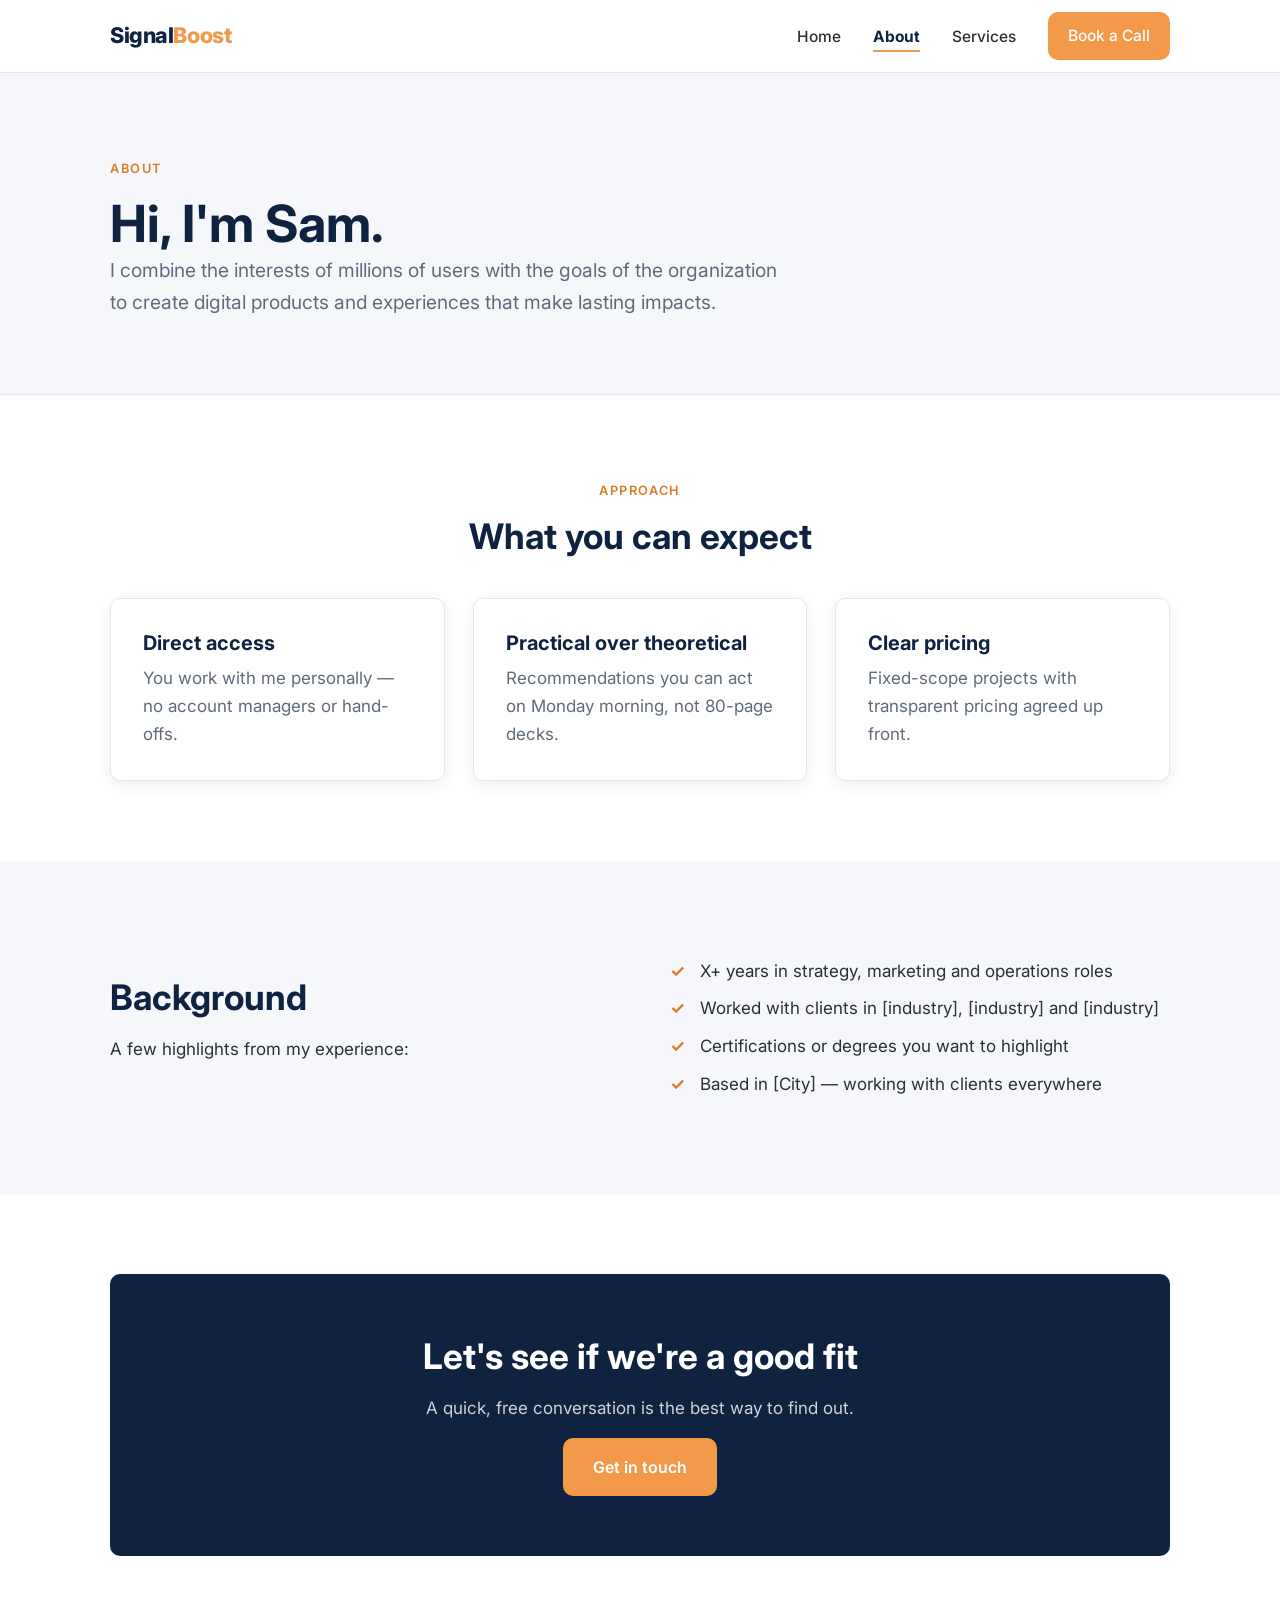
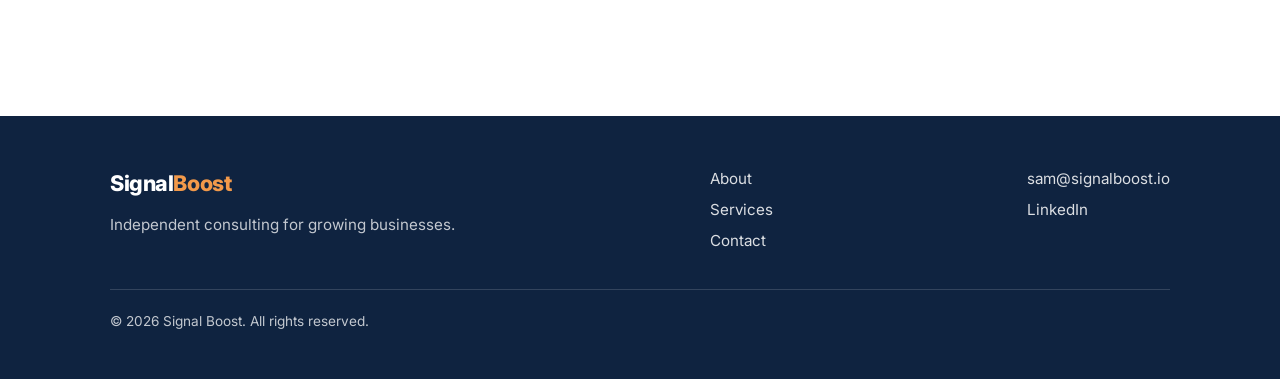
==== about.html @ 1cd02401 "Updating 'About' page Removed story + photo section and changed the formatting of some elements" ====
<!DOCTYPE html> <!-- Must be the very first line: tells the browser this is a modern HTML5 document -->

<!-- =====================================================================
     about.html — The ABOUT page (your story & background).
     The <head>, header and footer are the same as index.html — see that
     file for line-by-line notes on those parts. Comments here focus on
     what's new on this page. Search for "EDIT:" to find text to replace.
     ===================================================================== -->

<html lang="en">
<head>
  <meta charset="UTF-8">
  <meta name="viewport" content="width=device-width, initial-scale=1.0">
  <title>About | Signal Boost</title> <!-- Each page gets its own title for the browser tab & Google -->
  <meta name="description" content="Meet the consultant behind Signal Boost — background, approach and values.">
  <link rel="icon" href="data:image/svg+xml,<svg xmlns='http://www.w3.org/2000/svg' viewBox='0 0 100 100'><circle cx='50' cy='50' r='46' fill='%230f2340'/><text x='50' y='67' font-size='52' text-anchor='middle' fill='%23f2994a' font-family='Arial' font-weight='bold'>S</text></svg>">
  <link rel="preconnect" href="https://fonts.googleapis.com">
  <link rel="preconnect" href="https://fonts.gstatic.com" crossorigin>
  <link href="https://fonts.googleapis.com/css2?family=Inter:wght@400;500;600;700;800&display=swap" rel="stylesheet">
  <link rel="stylesheet" href="css/styles.css"> <!-- Same shared stylesheet as every page -->
</head>

<body>

  <!-- ===================== HEADER (same on every page) ===================== -->
  <header class="site-header">
    <nav class="container nav-wrapper" aria-label="Main navigation">
      <a href="index.html" class="logo">Signal<span>Boost</span></a>
      <button class="nav-toggle" aria-label="Open menu" aria-expanded="false">
        <span class="bar"></span><span class="bar"></span><span class="bar"></span>
      </button>
      <ul class="nav-links">
        <li><a href="index.html">Home</a></li>
        <li><a href="about.html">About</a></li>       <!-- main.js will highlight this one on this page -->
        <li><a href="services.html">Services</a></li>
        <li><a href="contact.html" class="btn btn-primary btn-small">Book a Call</a></li>
      </ul>
    </nav>
  </header>

  <main>

    <!-- ===================== PAGE HEADER (small banner) ===================== -->
    <section class="page-header">
      <div class="container">
        <span class="eyebrow">About</span>
        <h1>Hi, I'm Sam.</h1> <!-- EDIT: your name -->
        <p class="lead">I combine the interests of millions of users with the goals of the organization to create digital products and experiences that make lasting impacts.</p> <!-- EDIT -->
      </div>
    </section>

    <!-- ===================== VALUES / APPROACH ===================== -->
    <section class="section">
      <div class="container">
        <div class="text-center">
          <span class="eyebrow">Approach</span>
          <h2>What you can expect</h2>
        </div>
        <div class="grid" style="margin-top: 40px;">
          <!-- EDIT: change these to your own values -->
          <article class="card reveal">
            <h3>Direct access</h3>
            <p>You work with me personally — no account managers or hand-offs.</p>
          </article>
          <article class="card reveal">
            <h3>Practical over theoretical</h3>
            <p>Recommendations you can act on Monday morning, not 80-page decks.</p>
          </article>
          <article class="card reveal">
            <h3>Clear pricing</h3>
            <p>Fixed-scope projects with transparent pricing agreed up front.</p>
          </article>
        </div>
      </div>
    </section>

    <!-- ===================== EXPERIENCE (checkmark list) ===================== -->
    <section class="section section-soft">
      <div class="container split">
        <div class="reveal">
          <h2>Background</h2>
          <p>A few highlights from my experience:</p>
        </div>
        <div class="reveal">
          <!-- class="check-list" swaps bullet points for orange checkmarks (styles.css) -->
          <ul class="check-list">
            <!-- EDIT: add, remove, or change these lines -->
            <li>X+ years in strategy, marketing and operations roles</li>
            <li>Worked with clients in [industry], [industry] and [industry]</li>
            <li>Certifications or degrees you want to highlight</li>
            <li>Based in [City] — working with clients everywhere</li>
          </ul>
        </div>
      </div>
    </section>

    <!-- ===================== CALL TO ACTION ===================== -->
    <section class="section" style="padding-top: 25;">
      <div class="container">
        <div class="cta-band reveal">
          <h2>Let's see if we're a good fit</h2>
          <p>A quick, free conversation is the best way to find out.</p>
          <a href="contact.html" class="btn btn-primary">Get in touch</a>
        </div>
      </div>
    </section>

  </main>

  <!-- ===================== FOOTER (same on every page) ===================== -->
  <footer class="site-footer">
    <div class="container">
      <div class="footer-grid">
        <div>
          <a href="index.html" class="logo">Signal<span>Boost</span></a>
          <p style="margin-top: 10px;">Independent consulting for growing businesses.</p>
        </div>
        <ul class="footer-links">
          <li><a href="about.html">About</a></li>
          <li><a href="services.html">Services</a></li>
          <li><a href="contact.html">Contact</a></li>
        </ul>
        <ul class="footer-links">
          <li><a href="mailto:sam@signalboost.io">sam@signalboost.io</a></li>
          <li><a href="https://www.linkedin.com/in/YOUR-PROFILE" target="_blank" rel="noopener">LinkedIn</a></li>
        </ul>
      </div>
      <div class="footer-bottom">
        <p>&copy; <span id="year"></span> Signal Boost. All rights reserved.</p>
      </div>
    </div>
  </footer>

  <script src="js/main.js" defer></script>
</body>
</html>
---- css/styles.css ----
/* =====================================================================
   styles.css — The ONE stylesheet shared by every page of the site.
   ---------------------------------------------------------------------
   HOW CSS WORKS (quick primer):
     selector {            <- "which HTML elements does this rule target?"
       property: value;    <- "what should change about them?"
     }
   Comments like this one start with a slash-star and end with a
   star-slash, and are ignored by the browser. They're just notes for
   humans. (Never type star-slash INSIDE a comment — it ends the comment.)

   This file is organized top-to-bottom:
     1. Design tokens (colors, fonts, spacing) — change the look here
     2. Reset & base styles
     3. Layout helpers
     4. Header & navigation
     5. Buttons
     6. Page sections (hero, cards, etc.)
     7. Footer
     8. Animations
     9. Responsive (mobile) rules
   ===================================================================== */


/* ---------------------------------------------------------------------
   1. DESIGN TOKENS (CSS "custom properties" / variables)
   ---------------------------------------------------------------------
   ":root" means "the whole document". Variables defined here can be
   used anywhere with var(--name). Change a color HERE and it updates
   everywhere on the site. This is the easiest place to rebrand.
   --------------------------------------------------------------------- */
:root {
  --color-navy: #0f2340;        /* Main brand color: headings, header, footer */
  --color-navy-light: #1c3a63;  /* Slightly lighter navy for hover states     */
  --color-accent: #f2994a;      /* Accent (orange): buttons & highlights      */
  --color-accent-dark: #d97d2b; /* Darker accent for button hover             */
  --color-text: #2b2f36;        /* Body text — dark gray is easier to read than pure black */
  --color-muted: #5f6b7a;       /* Secondary/lighter text                     */
  --color-bg: #ffffff;          /* Page background                            */
  --color-bg-soft: #f5f7fa;     /* Light gray background for alternating sections */
  --color-border: #e3e8ef;      /* Thin lines and card borders                */

  /* Font stack: the browser uses the first font it has available.
     "Inter" is loaded from Google Fonts in each HTML file's <head>. */
  --font-main: "Inter", -apple-system, BlinkMacSystemFont, "Segoe UI", Roboto, sans-serif;

  --max-width: 1100px;          /* Content never gets wider than this        */
  --radius: 10px;               /* Roundness of corners on cards & buttons   */
  --shadow: 0 4px 18px rgba(15, 35, 64, 0.08); /* Soft drop shadow for cards */
}


/* ---------------------------------------------------------------------
   2. RESET & BASE STYLES
   --------------------------------------------------------------------- */

/* "*" targets EVERY element. box-sizing: border-box makes widths include
   padding and borders, which makes sizing much more predictable. */
*,
*::before,
*::after {
  box-sizing: border-box;
  margin: 0;                    /* Remove browsers' default spacing...       */
  padding: 0;                   /* ...so we control all spacing ourselves.   */
}

html {
  scroll-behavior: smooth;      /* Clicking an in-page #link scrolls smoothly */
}

body {
  font-family: var(--font-main);/* Use the font stack defined above          */
  color: var(--color-text);     /* Default text color                        */
  background: var(--color-bg);  /* Page background color                     */
  line-height: 1.65;            /* Space between lines — improves readability */
  font-size: 17px;              /* Base text size                            */
}

/* Headings h1–h4 share a font weight, color and tighter line spacing */
h1, h2, h3, h4 {
  color: var(--color-navy);
  line-height: 1.25;
  font-weight: 700;
}

h1 { font-size: clamp(2rem, 5vw, 3.2rem); }   /* clamp(min, preferred, max): scales with screen width */
h2 { font-size: clamp(1.6rem, 3.5vw, 2.2rem); margin-bottom: 1rem; }
h3 { font-size: 1.25rem; margin-bottom: 0.5rem; }

p { margin-bottom: 1rem; }      /* Space below each paragraph                */

a {
  color: var(--color-navy-light); /* Link color                              */
  text-decoration: none;          /* Remove the default underline            */
}
a:hover { text-decoration: underline; } /* ...but show it on hover           */

img {
  max-width: 100%;              /* Images never overflow their container     */
  display: block;               /* Removes a tiny gap browsers add under images */
}

/* Visible outline when navigating with the keyboard (Tab key) — accessibility */
:focus-visible {
  outline: 3px solid var(--color-accent);
  outline-offset: 3px;
}


/* ---------------------------------------------------------------------
   3. LAYOUT HELPERS (reusable classes you add in HTML via class="...")
   --------------------------------------------------------------------- */

/* .container centers content and stops it from getting too wide */
.container {
  width: 100%;
  max-width: var(--max-width);
  margin: 0 auto;               /* "auto" left/right margins = centered      */
  padding: 0 20px;              /* Breathing room on the sides (phones)      */
}

/* .section adds vertical space above and below a block of content */
.section { padding: 80px 0; }

/* .section-soft gives a section the light gray background */
.section-soft { background: var(--color-bg-soft); }

/* .text-center centers text inside an element */
.text-center { text-align: center; }

/* .lead makes intro paragraphs slightly bigger and lighter */
.lead {
  font-size: 1.2rem;
  color: var(--color-muted);
  max-width: 680px;
}
.text-center .lead { margin-left: auto; margin-right: auto; } /* center the lead when inside .text-center */

/* .eyebrow = small uppercase label shown above a heading */
.eyebrow {
  display: inline-block;
  font-size: 0.8rem;
  font-weight: 600;
  letter-spacing: 0.12em;       /* Spread the letters out a bit              */
  text-transform: uppercase;    /* Force CAPITAL LETTERS                     */
  color: var(--color-accent-dark);
  margin-bottom: 0.75rem;
}

/* .grid creates a responsive grid of columns. auto-fit + minmax means:
   "fit as many 260px-wide columns as possible, then stretch them". On a
   phone this automatically becomes a single column. */
.grid {
  display: grid;
  grid-template-columns: repeat(auto-fit, minmax(260px, 1fr));
  gap: 28px;                    /* Space between grid items                  */
}

/* Two-column layout (text + image, etc.) */
.split {
  display: grid;
  grid-template-columns: 1fr 1fr; /* Two equal columns                       */
  gap: 60px;
  align-items: center;          /* Vertically center both columns           */
}


/* ---------------------------------------------------------------------
   4. HEADER & NAVIGATION
   --------------------------------------------------------------------- */
.site-header {
  position: sticky;             /* Header sticks to the top while scrolling  */
  top: 0;
  z-index: 100;                 /* Keeps the header above other content      */
  background: rgba(255, 255, 255, 0.96); /* White, very slightly see-through */
  border-bottom: 1px solid var(--color-border);
  backdrop-filter: blur(6px);   /* Blurs content scrolling behind the header */
}

/* Flexbox lines up the logo (left) and the menu (right) */
.nav-wrapper {
  display: flex;
  align-items: center;          /* Vertically center items                   */
  justify-content: space-between; /* Push logo left, menu right              */
  height: 72px;
}

.logo {
  font-size: 1.35rem;
  font-weight: 800;
  color: var(--color-navy);
  letter-spacing: -0.02em;
}
.logo span { color: var(--color-accent); } /* Colors the word inside <span> */
.logo:hover { text-decoration: none; }

/* The list of nav links */
.nav-links {
  list-style: none;             /* Remove bullet points                      */
  display: flex;                /* Put links side by side                    */
  align-items: center;
  gap: 32px;
}

.nav-links a {
  color: var(--color-text);
  font-weight: 500;
  font-size: 0.97rem;
}

/* "active" is added by main.js to the link for the page you're on */
.nav-links a.active {
  color: var(--color-navy);
  font-weight: 700;
  border-bottom: 2px solid var(--color-accent);
  padding-bottom: 4px;
}

/* The hamburger button (☰) is hidden on desktop; shown on mobile (section 9) */
.nav-toggle {
  display: none;
  background: none;
  border: none;
  cursor: pointer;              /* Show the "hand" cursor on hover           */
  padding: 8px;
}
/* The three lines of the hamburger icon are drawn with CSS */
.nav-toggle .bar {
  display: block;
  width: 24px;
  height: 2px;
  margin: 5px 0;
  background: var(--color-navy);
  transition: transform 0.3s, opacity 0.3s; /* Animate when opening/closing  */
}


/* ---------------------------------------------------------------------
   5. BUTTONS
   --------------------------------------------------------------------- */
.btn {
  display: inline-block;
  padding: 14px 28px;
  border-radius: var(--radius);
  font-weight: 600;
  font-size: 1rem;
  border: 2px solid transparent;
  cursor: pointer;
  transition: background 0.2s, transform 0.2s; /* Smooth hover effect        */
}
.btn:hover {
  text-decoration: none;
  transform: translateY(-2px);  /* Lift the button slightly on hover         */
}

/* Primary button: solid orange */
.btn-primary {
  background: var(--color-accent);
  color: #fff;
}
.btn-primary:hover { background: var(--color-accent-dark); }

/* Outline button: transparent with a navy border */
.btn-outline {
  border-color: var(--color-navy);
  color: var(--color-navy);
  background: transparent;
}
.btn-outline:hover { background: var(--color-navy); color: #fff; }

/* Small button used in the nav bar */
.btn-small { padding: 9px 18px; font-size: 0.92rem; }
.nav-links a.btn-small { color: #fff; } /* Keep nav button text white       */
/* On the Contact page the button is also "active" — don't underline it */
.nav-links a.btn-small.active { border-bottom: none; padding-bottom: 9px; }

/* Group of buttons side by side, wrapping on small screens */
.btn-group {
  display: flex;
  gap: 14px;
  flex-wrap: wrap;
  margin-top: 1.5rem;
}
.text-center .btn-group { justify-content: center; }


/* ---------------------------------------------------------------------
   6. PAGE SECTIONS
   --------------------------------------------------------------------- */

/* HERO = the big intro banner at the top of the home page */
.hero {
  padding: 110px 0 100px;
  background: linear-gradient(180deg, var(--color-bg-soft) 0%, #fff 100%); /* Gentle fade from gray to white */
}
.hero h1 { max-width: 780px; margin-bottom: 1.25rem; }
.hero .lead { margin-bottom: 0.5rem; }

/* PAGE HEADER = smaller banner at the top of About/Services/Contact */
.page-header {
  padding: 80px 0 60px;
  background: var(--color-bg-soft);
  border-bottom: 1px solid var(--color-border);
}

/* CARD = white box with a border and shadow (used for services etc.) */
.card {
  background: #fff;
  border: 1px solid var(--color-border);
  border-radius: var(--radius);
  padding: 32px;
  box-shadow: var(--shadow);
  transition: transform 0.2s, box-shadow 0.2s;
}
.card:hover {
  transform: translateY(-4px);  /* Card lifts slightly on hover              */
  box-shadow: 0 10px 28px rgba(15, 35, 64, 0.12);
}
.card p { color: var(--color-muted); margin-bottom: 0; }

/* The round icon at the top of each card */
.card-icon {
  width: 48px;
  height: 48px;
  border-radius: 50%;           /* 50% radius turns a square into a circle   */
  background: rgba(242, 153, 74, 0.15); /* Pale orange                       */
  color: var(--color-accent-dark);
  display: flex;
  align-items: center;
  justify-content: center;
  font-size: 1.4rem;
  margin-bottom: 18px;
}

/* Checkmark list (e.g. "What's included") */
.check-list {
  list-style: none;
  margin: 1rem 0;
}
.check-list li {
  position: relative;
  padding-left: 30px;           /* Make room for the checkmark               */
  margin-bottom: 0.6rem;
}
/* ::before inserts a checkmark character before each list item */
.check-list li::before {
  content: "✓";
  position: absolute;
  left: 0;
  color: var(--color-accent-dark);
  font-weight: 700;
}

/* Numbered "how it works" steps */
.step-number {
  font-size: 2.4rem;
  font-weight: 800;
  color: var(--color-accent);
  line-height: 1;
  margin-bottom: 10px;
}

/* Photo placeholder box (replace with a real <img> later) */
.photo-placeholder {
  aspect-ratio: 4 / 5;          /* Keeps a portrait shape at any width       */
  border-radius: var(--radius);
  background: linear-gradient(135deg, var(--color-navy) 0%, var(--color-navy-light) 100%);
  color: rgba(255, 255, 255, 0.7);
  display: flex;
  align-items: center;
  justify-content: center;
  text-align: center;
  padding: 20px;
  font-size: 0.95rem;
}
.headshot {
  border-radius: var(--radius);
  box-shadow: var(--shadow);
  object-fit: cover;            /* Crops the photo nicely to fill its box    */
  aspect-ratio: 4 / 5;
  width: 100%;
}

/* Detailed service blocks on the Services page */
.service-detail {
  padding: 40px 0;
  border-bottom: 1px solid var(--color-border);
}
.service-detail:last-child { border-bottom: none; } /* No line after the last one */
.service-meta {
  font-size: 0.9rem;
  color: var(--color-muted);
  font-weight: 600;
}

/* Call-to-action band (dark navy box near the bottom of pages) */
.cta-band {
  background: var(--color-navy);
  color: #fff;
  border-radius: var(--radius);
  padding: 60px 40px;
  text-align: center;
}
.cta-band h2 { color: #fff; }
.cta-band p { color: rgba(255, 255, 255, 0.8); }

/* Contact page info boxes */
.contact-item h3 { font-size: 1.05rem; margin-bottom: 0.25rem; }
.contact-item p { color: var(--color-muted); }

/* FAQ uses the built-in <details>/<summary> elements (click to expand) */
.faq details {
  border-bottom: 1px solid var(--color-border);
  padding: 18px 0;
}
.faq summary {
  cursor: pointer;
  font-weight: 600;
  color: var(--color-navy);
}
.faq details p { margin-top: 0.75rem; color: var(--color-muted); }


/* ---------------------------------------------------------------------
   7. FOOTER
   --------------------------------------------------------------------- */
.site-footer {
  background: var(--color-navy);
  color: rgba(255, 255, 255, 0.75);
  padding: 50px 0 30px;
  margin-top: 80px;
  font-size: 0.95rem;
}
.footer-grid {
  display: flex;
  justify-content: space-between;
  flex-wrap: wrap;              /* Stack on small screens                    */
  gap: 30px;
  margin-bottom: 30px;
}
.site-footer .logo { color: #fff; }
.site-footer a { color: rgba(255, 255, 255, 0.85); }
.footer-links { list-style: none; }
.footer-links li { margin-bottom: 6px; }
.footer-bottom {
  border-top: 1px solid rgba(255, 255, 255, 0.15);
  padding-top: 20px;
  font-size: 0.85rem;
}


/* ---------------------------------------------------------------------
   8. ANIMATIONS — "fade in as you scroll"
   ---------------------------------------------------------------------
   Elements with class="reveal" start invisible and shifted down.
   main.js adds the class "visible" when they scroll into view.
   --------------------------------------------------------------------- */
.reveal {
  opacity: 0;
  transform: translateY(24px);
  transition: opacity 0.7s ease, transform 0.7s ease;
}
.reveal.visible {
  opacity: 1;
  transform: none;
}

/* Respect visitors who turned off animations in their OS settings */
@media (prefers-reduced-motion: reduce) {
  .reveal { opacity: 1; transform: none; transition: none; }
  html { scroll-behavior: auto; }
}


/* ---------------------------------------------------------------------
   9. RESPONSIVE RULES (for tablets and phones)
   ---------------------------------------------------------------------
   @media (max-width: 820px) means "only apply these rules when the
   screen is 820px wide or narrower".
   --------------------------------------------------------------------- */
@media (max-width: 820px) {
  .section { padding: 60px 0; }
  .split { grid-template-columns: 1fr; gap: 36px; } /* Stack the two columns */

  .nav-toggle { display: block; } /* Show the hamburger button              */

  /* Turn the nav links into a drop-down panel, hidden by default */
  .nav-links {
    position: absolute;
    top: 72px;                  /* Directly below the header                 */
    left: 0;
    right: 0;
    flex-direction: column;     /* Stack links vertically                    */
    gap: 0;
    background: #fff;
    border-bottom: 1px solid var(--color-border);
    display: none;              /* Hidden until the button is clicked        */
  }
  .nav-links li { width: 100%; text-align: center; }
  .nav-links a { display: block; padding: 16px; }
  .nav-links a.active { border-bottom: none; }
  .nav-links a.btn-small { margin: 12px 20px 18px; }

  /* main.js adds "open" to the header when the hamburger is clicked */
  .site-header.open .nav-links { display: flex; }

  /* Animate the hamburger into an "X" when open */
  .site-header.open .bar:nth-child(1) { transform: translateY(7px) rotate(45deg); }
  .site-header.open .bar:nth-child(2) { opacity: 0; }
  .site-header.open .bar:nth-child(3) { transform: translateY(-7px) rotate(-45deg); }

  .cta-band { padding: 44px 24px; }
}
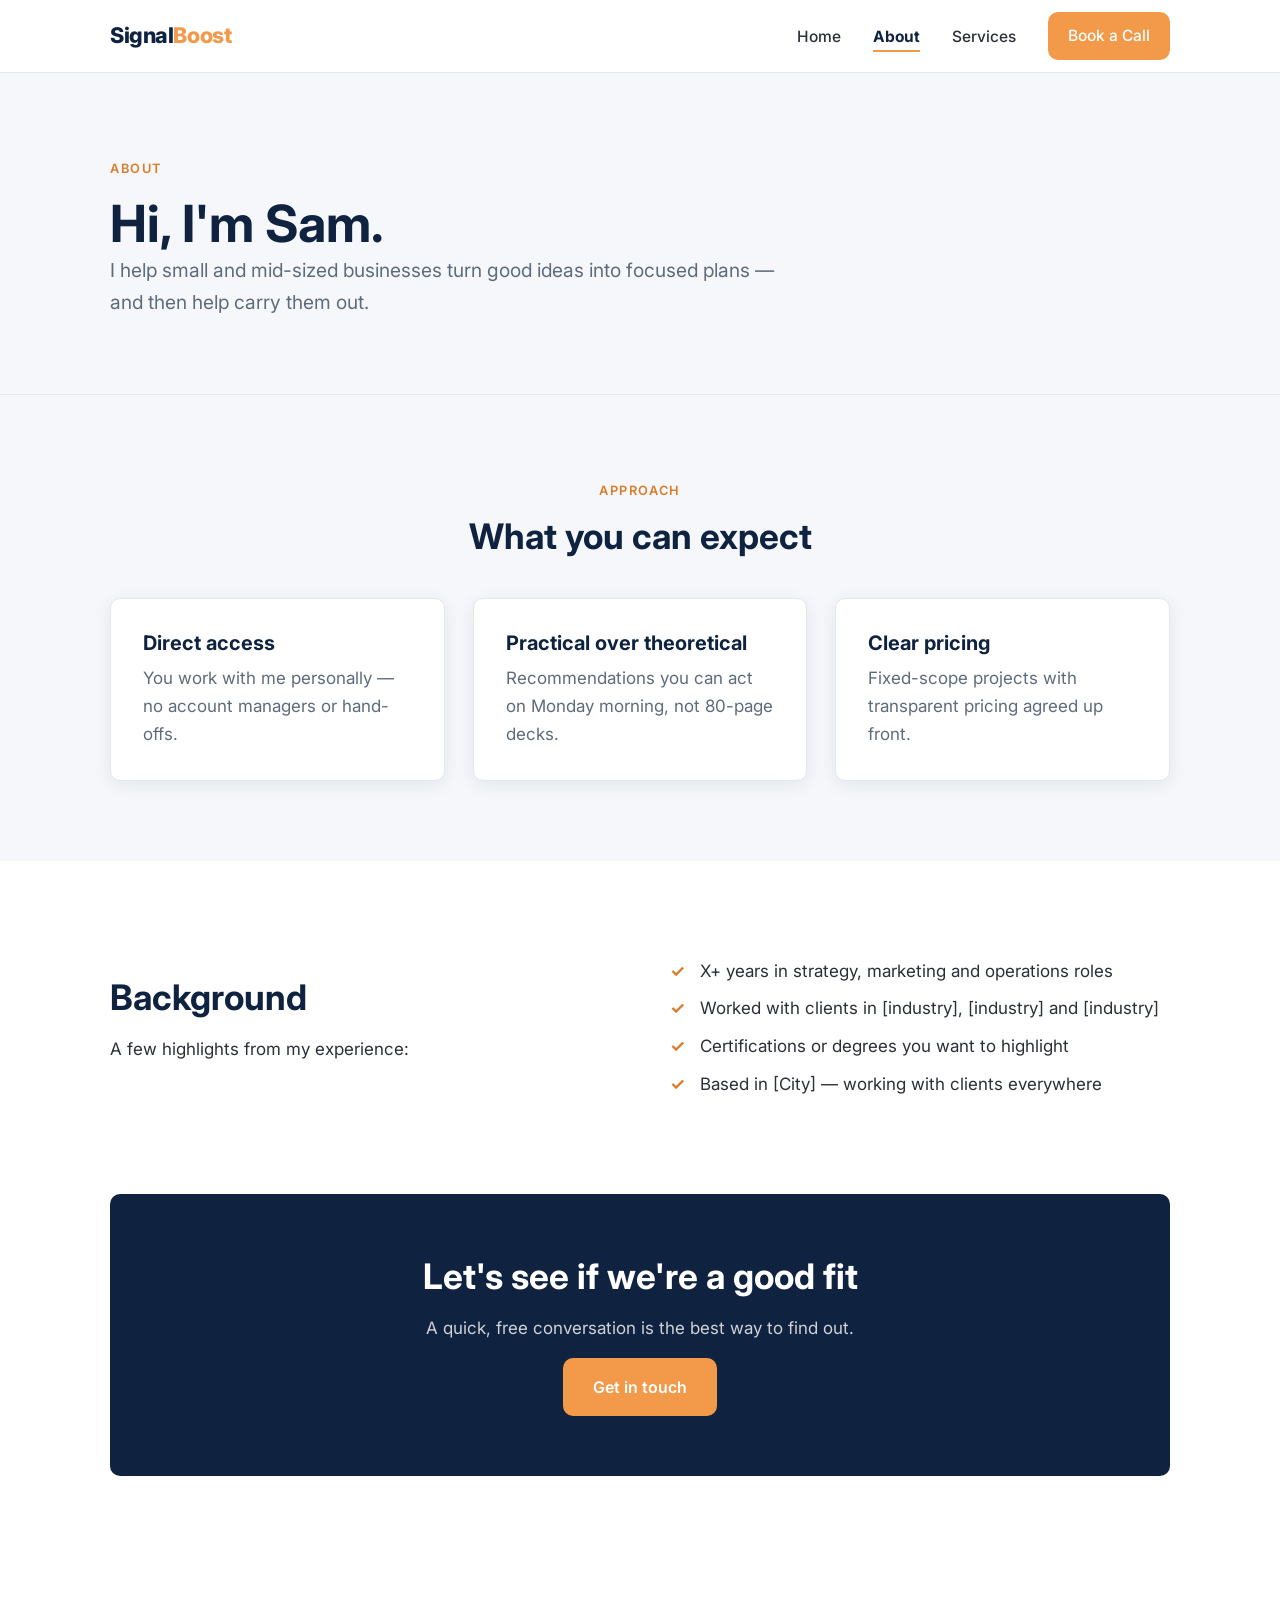
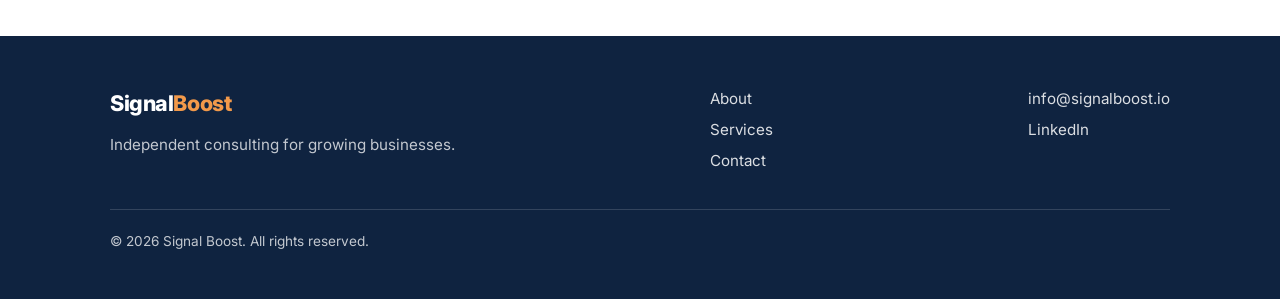
==== commit 3b6fd688: "KAN-6 Strip personal email Replaced all personal email instances with info@ alias" ====
--- a/about.html
+++ b/about.html
@@ -45,12 +45,12 @@
       <div class="container">
         <span class="eyebrow">About</span>
         <h1>Hi, I'm Sam.</h1> <!-- EDIT: your name -->
-        <p class="lead">I combine the interests of millions of users with the goals of the organization to create digital products and experiences that make lasting impacts.</p> <!-- EDIT -->
+        <p class="lead">I help small and mid-sized businesses turn good ideas into focused plans — and then help carry them out.</p> <!-- EDIT -->
       </div>
     </section>
 
     <!-- ===================== VALUES / APPROACH ===================== -->
-    <section class="section">
+    <section class="section section-soft">
       <div class="container">
         <div class="text-center">
           <span class="eyebrow">Approach</span>
@@ -75,7 +75,7 @@
     </section>
 
     <!-- ===================== EXPERIENCE (checkmark list) ===================== -->
-    <section class="section section-soft">
+    <section class="section">
       <div class="container split">
         <div class="reveal">
           <h2>Background</h2>
@@ -95,7 +95,7 @@
     </section>
 
     <!-- ===================== CALL TO ACTION ===================== -->
-    <section class="section" style="padding-top: 25;">
+    <section class="section" style="padding-top: 0;">
       <div class="container">
         <div class="cta-band reveal">
           <h2>Let's see if we're a good fit</h2>
@@ -121,7 +121,7 @@
           <li><a href="contact.html">Contact</a></li>
         </ul>
         <ul class="footer-links">
-          <li><a href="mailto:sam@signalboost.io">sam@signalboost.io</a></li>
+          <li><a href="mailto:sam@signalboost.io">info@signalboost.io</a></li>
           <li><a href="https://www.linkedin.com/in/YOUR-PROFILE" target="_blank" rel="noopener">LinkedIn</a></li>
         </ul>
       </div>
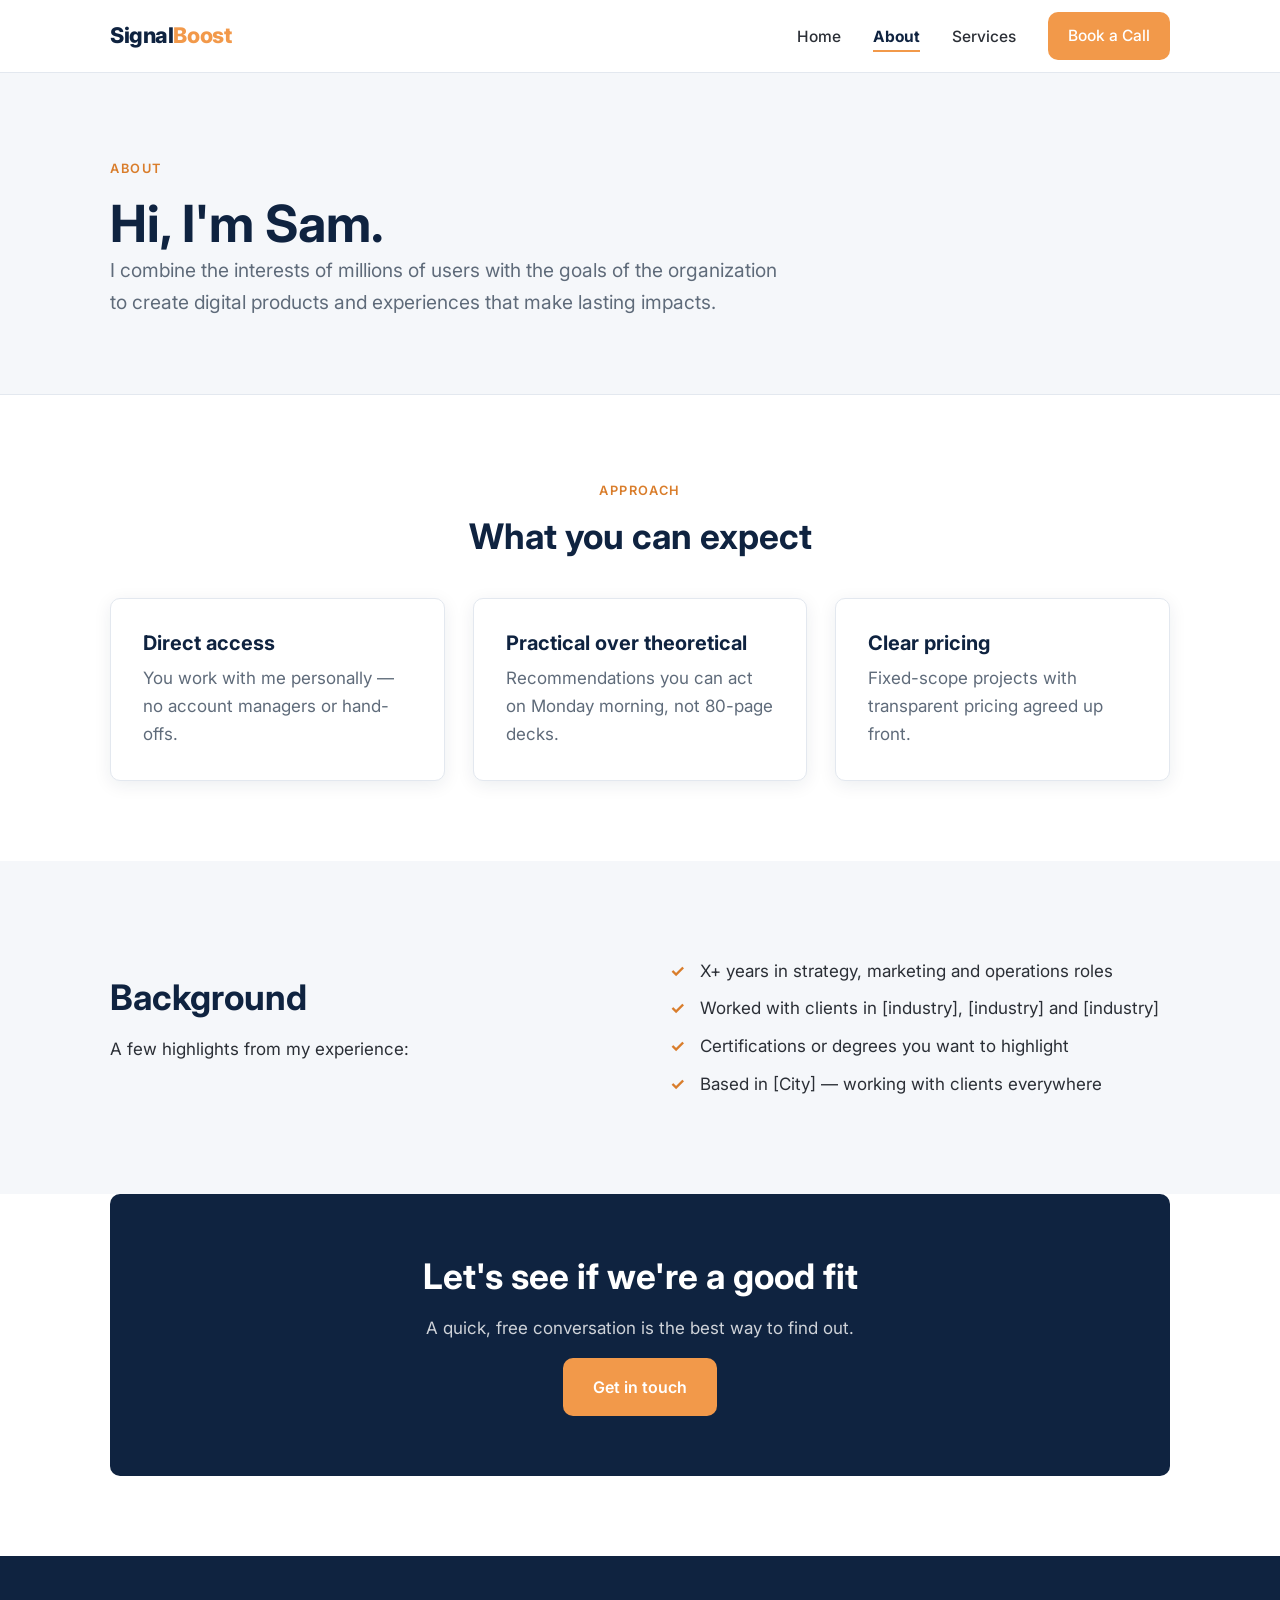
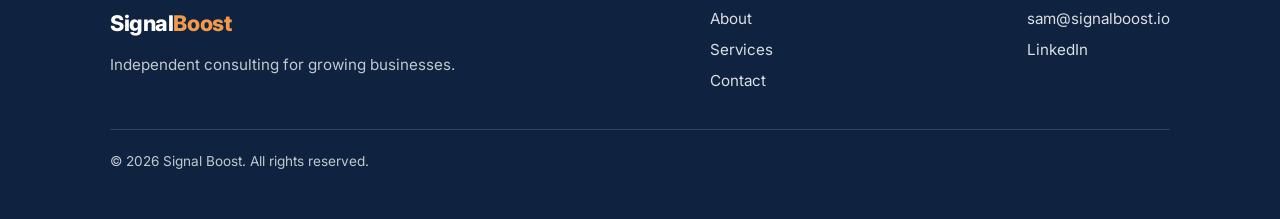
==== commit 6686f230: "Update about.html" ====
--- a/about.html
+++ b/about.html
@@ -45,12 +45,12 @@
       <div class="container">
         <span class="eyebrow">About</span>
         <h1>Hi, I'm Sam.</h1> <!-- EDIT: your name -->
-        <p class="lead">I help small and mid-sized businesses turn good ideas into focused plans — and then help carry them out.</p> <!-- EDIT -->
+        <p class="lead">I combine the interests of millions of users with the goals of the organization to create digital products and experiences that make lasting impacts.</p> <!-- EDIT -->
       </div>
     </section>
 
     <!-- ===================== VALUES / APPROACH ===================== -->
-    <section class="section section-soft">
+    <section class="section">
       <div class="container">
         <div class="text-center">
           <span class="eyebrow">Approach</span>
@@ -75,7 +75,7 @@
     </section>
 
     <!-- ===================== EXPERIENCE (checkmark list) ===================== -->
-    <section class="section">
+    <section class="section section-soft">
       <div class="container split">
         <div class="reveal">
           <h2>Background</h2>
@@ -95,7 +95,6 @@
     </section>
 
     <!-- ===================== CALL TO ACTION ===================== -->
-    <section class="section" style="padding-top: 0;">
       <div class="container">
         <div class="cta-band reveal">
           <h2>Let's see if we're a good fit</h2>
@@ -121,7 +120,7 @@
           <li><a href="contact.html">Contact</a></li>
         </ul>
         <ul class="footer-links">
-          <li><a href="mailto:sam@signalboost.io">info@signalboost.io</a></li>
+          <li><a href="mailto:sam@signalboost.io">sam@signalboost.io</a></li>
           <li><a href="https://www.linkedin.com/in/YOUR-PROFILE" target="_blank" rel="noopener">LinkedIn</a></li>
         </ul>
       </div>
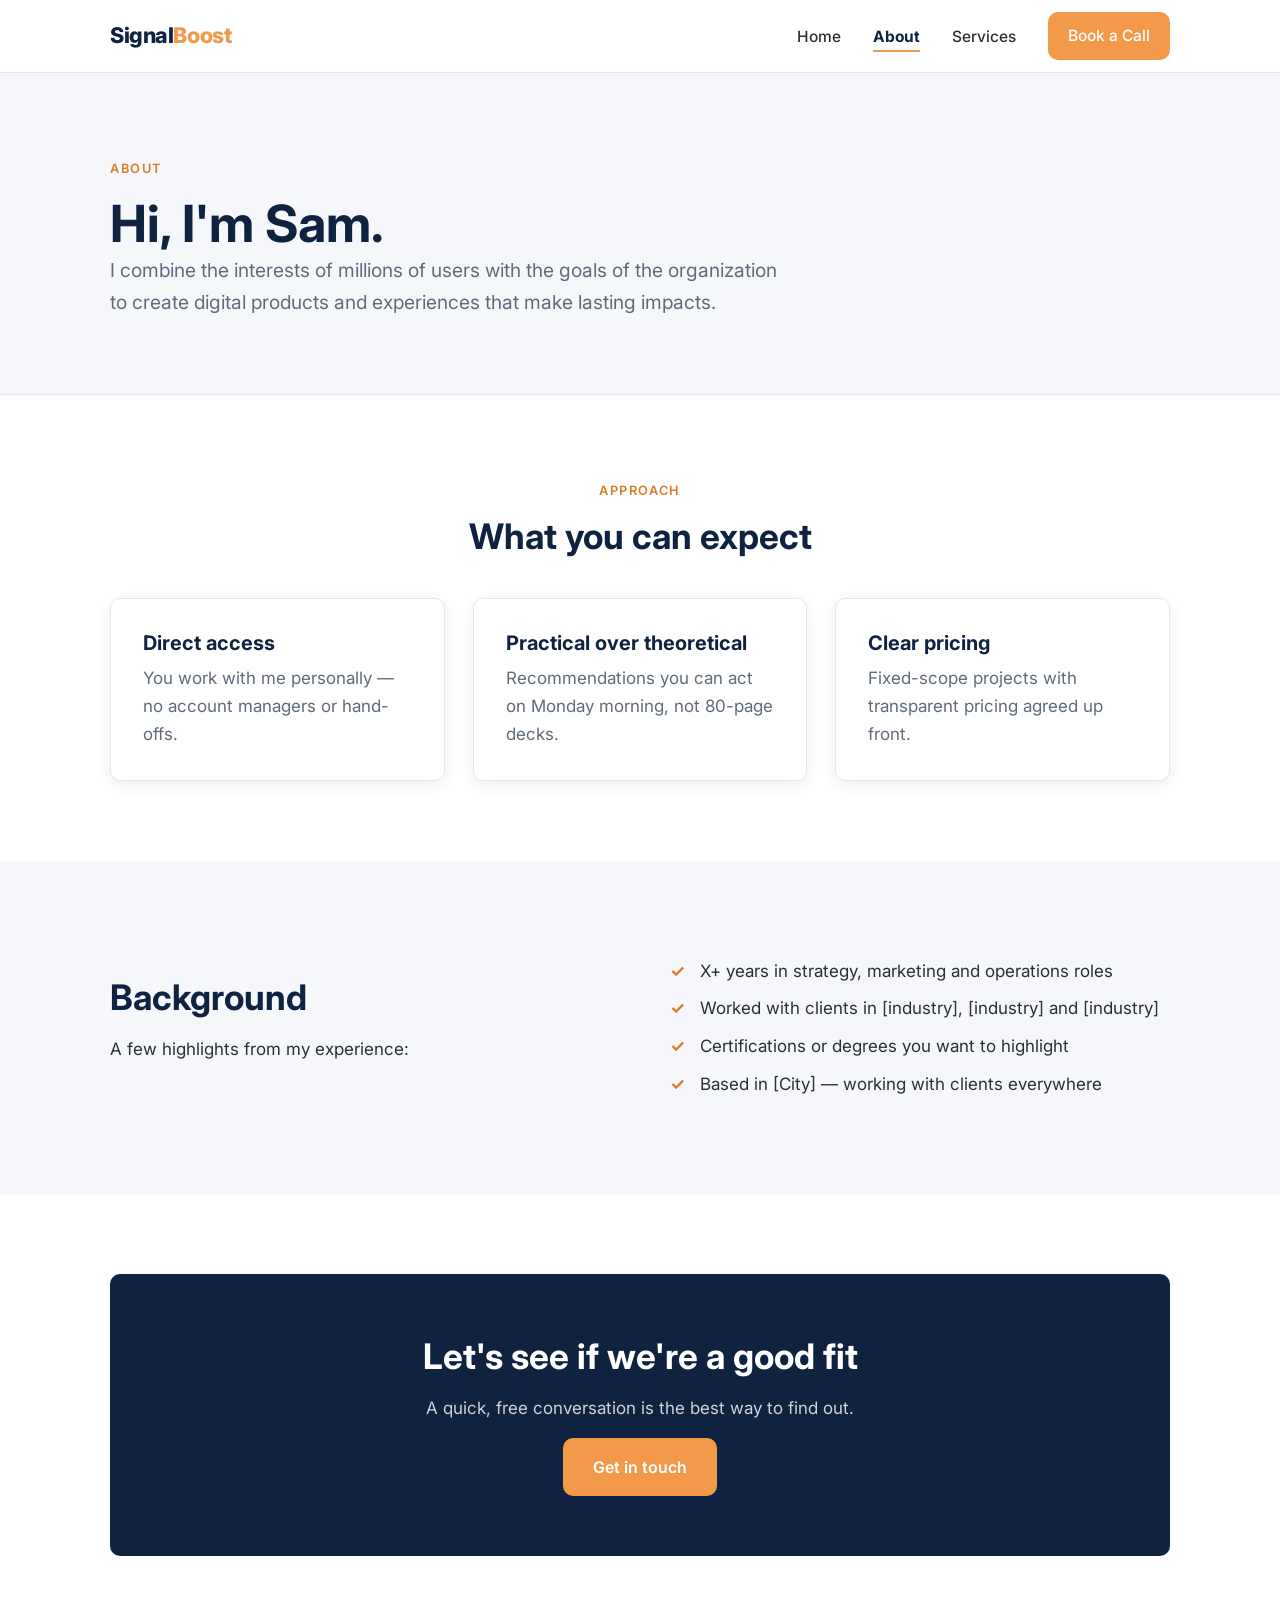
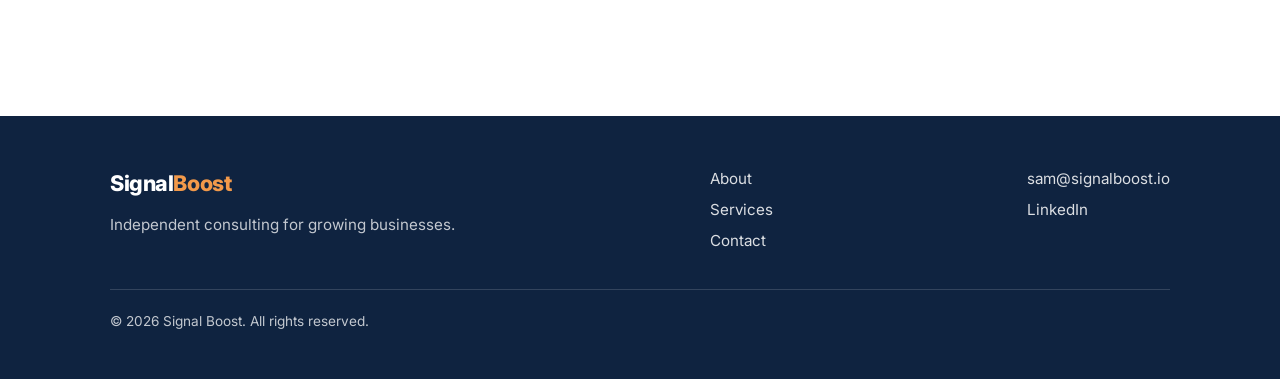
==== commit e7726b49: "Update about.html" ====
--- a/about.html
+++ b/about.html
@@ -95,6 +95,7 @@
     </section>
 
     <!-- ===================== CALL TO ACTION ===================== -->
+    <section class="section" style="padding-top: 20;">
       <div class="container">
         <div class="cta-band reveal">
           <h2>Let's see if we're a good fit</h2>
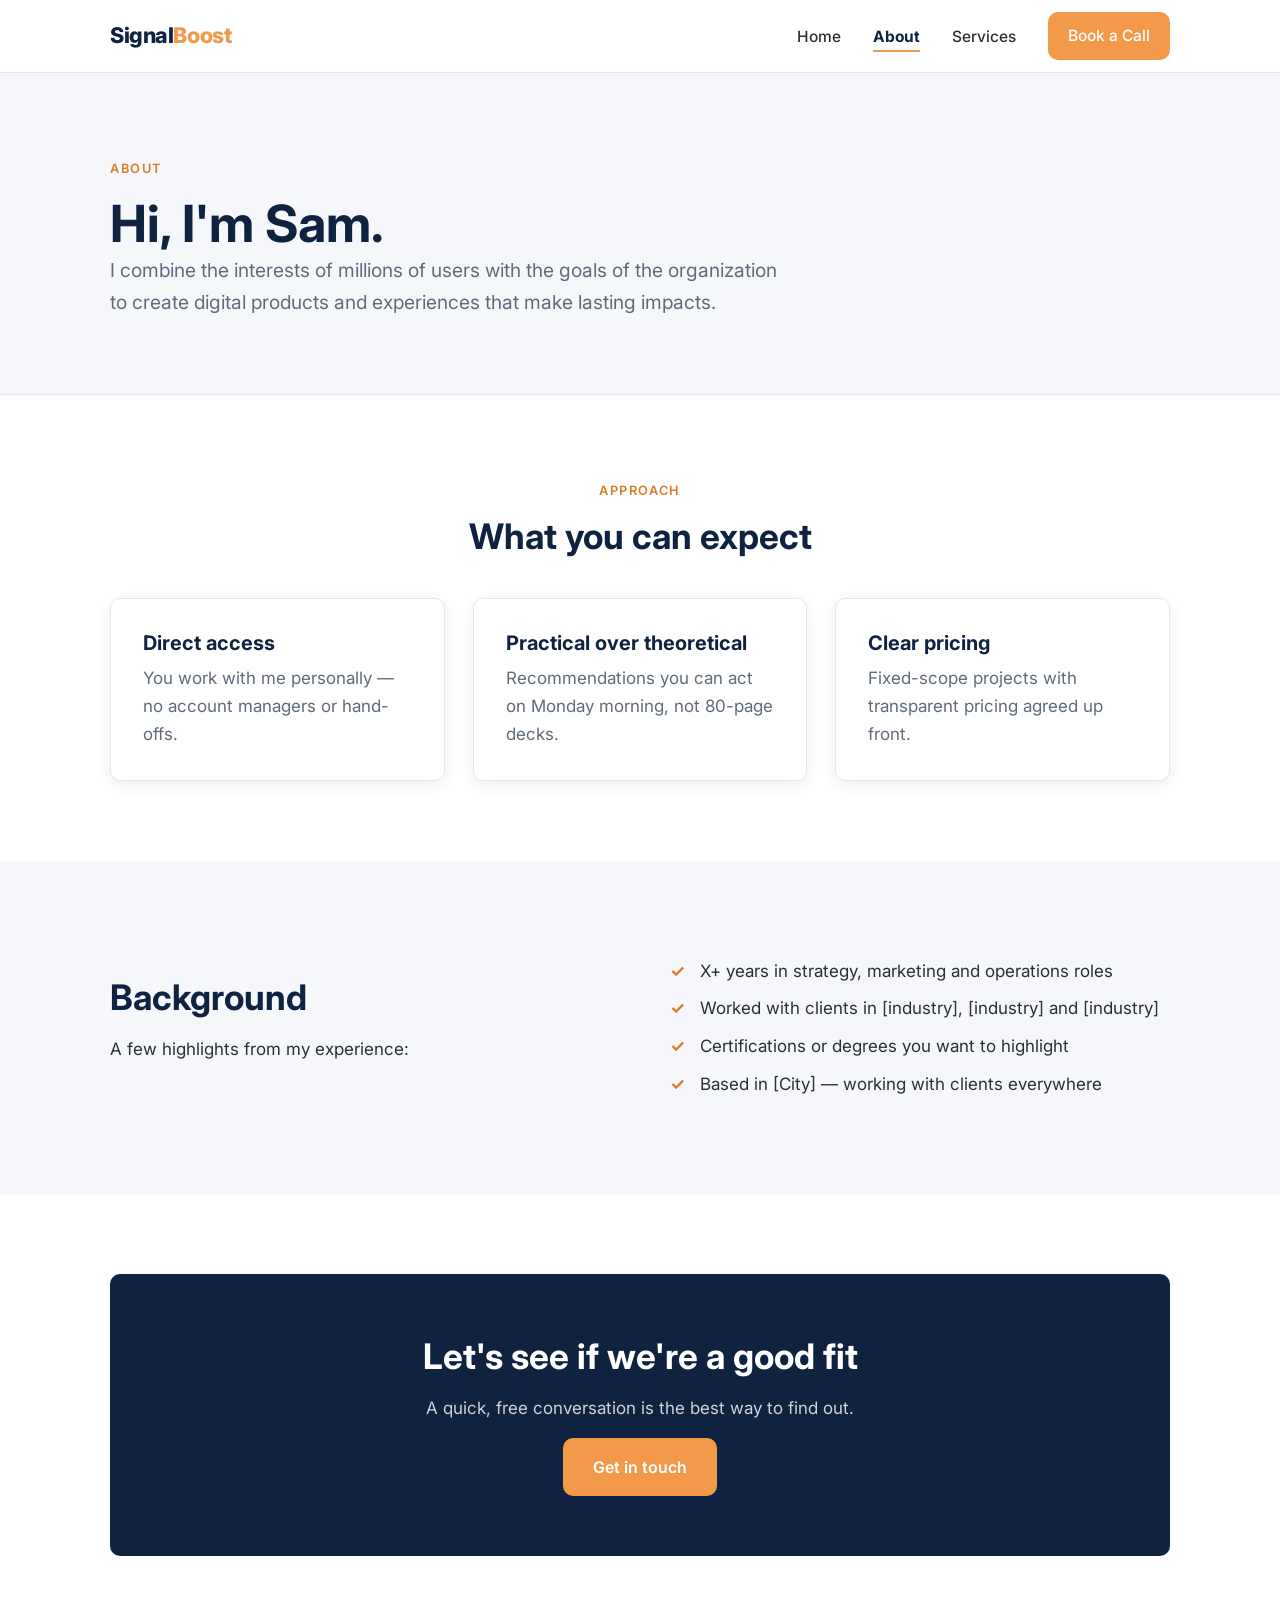
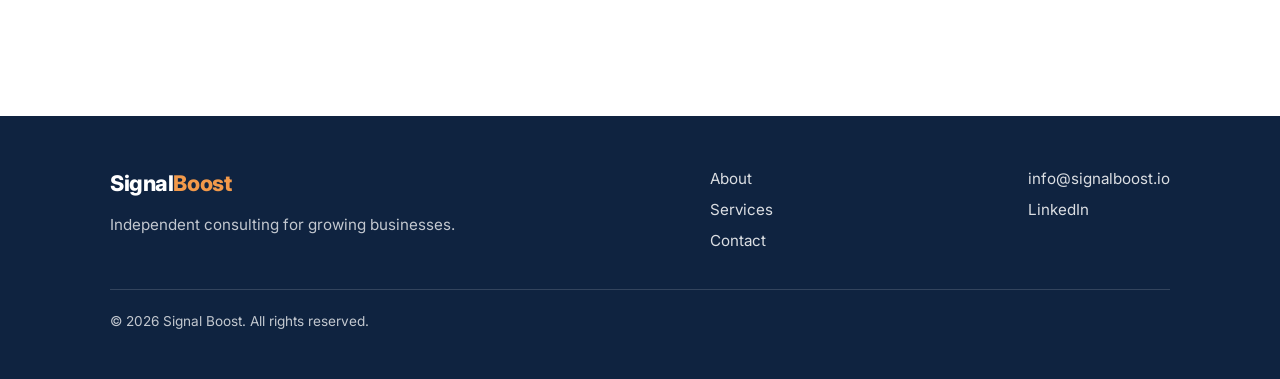
==== commit 6971c322: "Merge branch 'main' into KAN-6-strip-the-personal-email-from-the-page" ====
--- a/about.html
+++ b/about.html
@@ -121,7 +121,7 @@
           <li><a href="contact.html">Contact</a></li>
         </ul>
         <ul class="footer-links">
-          <li><a href="mailto:sam@signalboost.io">sam@signalboost.io</a></li>
+          <li><a href="mailto:sam@signalboost.io">info@signalboost.io</a></li>
           <li><a href="https://www.linkedin.com/in/YOUR-PROFILE" target="_blank" rel="noopener">LinkedIn</a></li>
         </ul>
       </div>
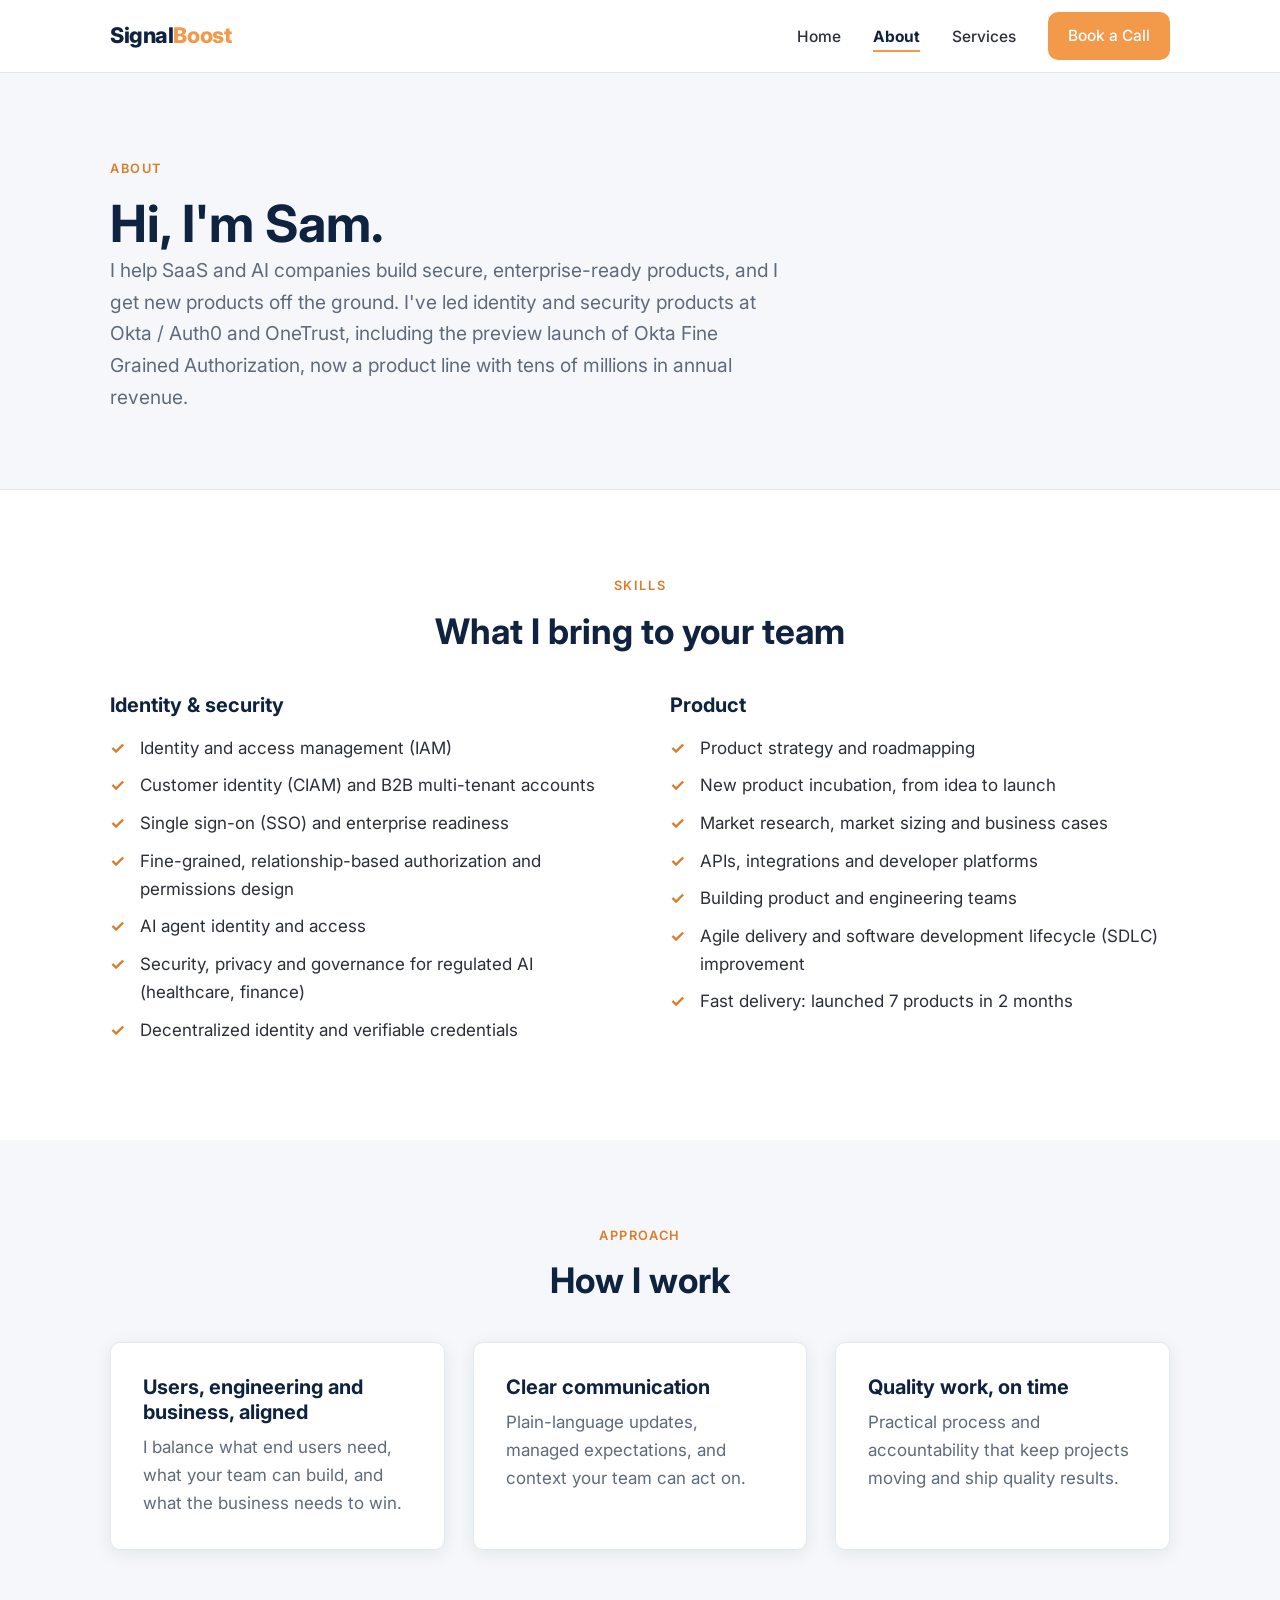
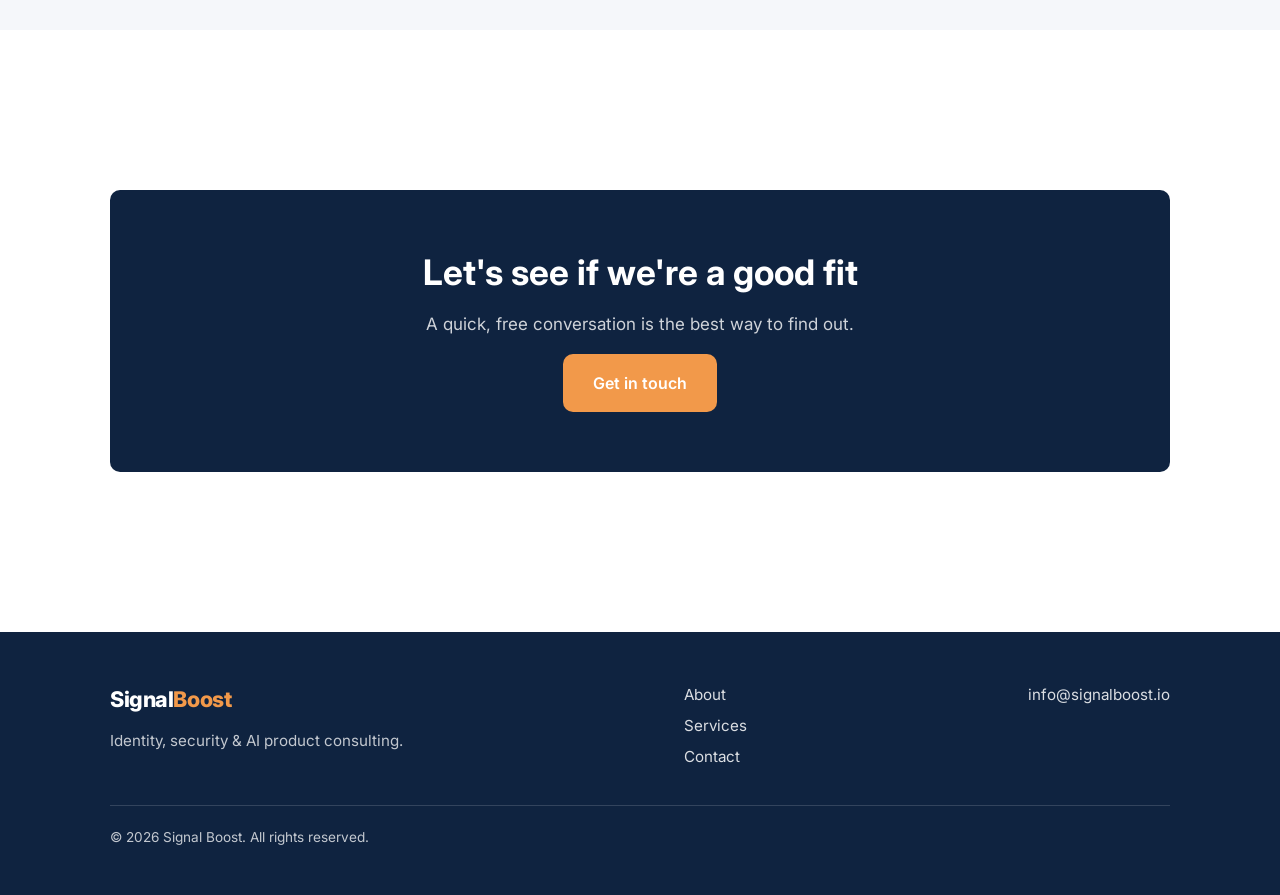
==== commit 01f07f1d: "KAN-7 Updated information on all pages Added/Changed info on all pages based on LinkedIn page and wh" ====
--- a/about.html
+++ b/about.html
@@ -11,8 +11,8 @@
 <head>
   <meta charset="UTF-8">
   <meta name="viewport" content="width=device-width, initial-scale=1.0">
-  <title>About | Signal Boost</title> <!-- Each page gets its own title for the browser tab & Google -->
-  <meta name="description" content="Meet the consultant behind Signal Boost — background, approach and values.">
+  <title>About Sam | Signal Boost</title> <!-- Each page gets its own title for the browser tab & Google -->
+  <meta name="description" content="Sam leads Signal Boost: product strategy for identity and access management, AI authorization, security and new product launches.">
   <link rel="icon" href="data:image/svg+xml,<svg xmlns='http://www.w3.org/2000/svg' viewBox='0 0 100 100'><circle cx='50' cy='50' r='46' fill='%230f2340'/><text x='50' y='67' font-size='52' text-anchor='middle' fill='%23f2994a' font-family='Arial' font-weight='bold'>S</text></svg>">
   <link rel="preconnect" href="https://fonts.googleapis.com">
   <link rel="preconnect" href="https://fonts.gstatic.com" crossorigin>
@@ -45,54 +45,78 @@
       <div class="container">
         <span class="eyebrow">About</span>
         <h1>Hi, I'm Sam.</h1> <!-- EDIT: your name -->
-        <p class="lead">I combine the interests of millions of users with the goals of the organization to create digital products and experiences that make lasting impacts.</p> <!-- EDIT -->
+        <p class="lead">I help SaaS and AI companies build secure, enterprise-ready products, and I get new products off the ground. I've led identity and security products at Okta / Auth0 and OneTrust, including the preview launch of Okta Fine Grained Authorization, now a product line with tens of millions in annual revenue.</p> <!-- EDIT -->
       </div>
     </section>
 
-    <!-- ===================== VALUES / APPROACH ===================== -->
+    <!-- ===================== SKILLS (two checkmark lists) =====================
+         .split = two columns on desktop, stacked on phones.
+         class="check-list" swaps bullet points for orange checkmarks (styles.css).
+         To add a skill, copy one <li>...</li> line and edit it.
+         ========================================================================= -->
     <section class="section">
       <div class="container">
         <div class="text-center">
+          <span class="eyebrow">Skills</span>
+          <h2>What I bring to your team</h2>
+        </div>
+        <div class="split" style="margin-top: 40px; align-items: start;">
+          <div class="reveal">
+            <h3>Identity &amp; security</h3>
+            <ul class="check-list">
+              <li>Identity and access management (IAM)</li>
+              <li>Customer identity (CIAM) and B2B multi-tenant accounts</li>
+              <li>Single sign-on (SSO) and enterprise readiness</li>
+              <li>Fine-grained, relationship-based authorization and permissions design</li>
+              <li>AI agent identity and access</li>
+              <li>Security, privacy and governance for regulated AI (healthcare, finance)</li>
+              <li>Decentralized identity and verifiable credentials</li>
+            </ul>
+          </div>
+          <div class="reveal">
+            <h3>Product</h3>
+            <ul class="check-list">
+              <li>Product strategy and roadmapping</li>
+              <li>New product incubation, from idea to launch</li>
+              <li>Market research, market sizing and business cases</li>
+              <li>APIs, integrations and developer platforms</li>
+              <li>Building product and engineering teams</li>
+              <li>Agile delivery and software development lifecycle (SDLC) improvement</li>
+              <li>Fast delivery: launched 7 products in 2 months</li>
+            </ul>
+          </div>
+        </div>
+      </div>
+    </section>
+
+    <!-- ===================== HOW I WORK =====================
+         Themes taken from what Sam's colleagues highlighted in recommendations.
+         ====================================================== -->
+    <section class="section section-soft">
+      <div class="container">
+        <div class="text-center">
           <span class="eyebrow">Approach</span>
-          <h2>What you can expect</h2>
+          <h2>How I work</h2>
         </div>
         <div class="grid" style="margin-top: 40px;">
-          <!-- EDIT: change these to your own values -->
           <article class="card reveal">
-            <h3>Direct access</h3>
-            <p>You work with me personally — no account managers or hand-offs.</p>
+            <h3>Users, engineering and business, aligned</h3>
+            <p>I balance what end users need, what your team can build, and what the business needs to win.</p>
           </article>
           <article class="card reveal">
-            <h3>Practical over theoretical</h3>
-            <p>Recommendations you can act on Monday morning, not 80-page decks.</p>
+            <h3>Clear communication</h3>
+            <p>Plain-language updates, managed expectations, and context your team can act on.</p>
           </article>
           <article class="card reveal">
-            <h3>Clear pricing</h3>
-            <p>Fixed-scope projects with transparent pricing agreed up front.</p>
+            <h3>Quality work, on time</h3>
+            <p>Practical process and accountability that keep projects moving and ship quality results.</p>
           </article>
         </div>
       </div>
     </section>
 
-    <!-- ===================== EXPERIENCE (checkmark list) ===================== -->
-    <section class="section section-soft">
-      <div class="container split">
-        <div class="reveal">
-          <h2>Background</h2>
-          <p>A few highlights from my experience:</p>
-        </div>
-        <div class="reveal">
-          <!-- class="check-list" swaps bullet points for orange checkmarks (styles.css) -->
-          <ul class="check-list">
-            <!-- EDIT: add, remove, or change these lines -->
-            <li>X+ years in strategy, marketing and operations roles</li>
-            <li>Worked with clients in [industry], [industry] and [industry]</li>
-            <li>Certifications or degrees you want to highlight</li>
-            <li>Based in [City] — working with clients everywhere</li>
-          </ul>
-        </div>
-      </div>
-    </section>
+    <!-- The call-to-action below uses padding-top: 0, so give it space after the gray section -->
+    <div style="height: 80px;"></div>
 
     <!-- ===================== CALL TO ACTION ===================== -->
     <section class="section" style="padding-top: 20;">
@@ -113,7 +137,7 @@
       <div class="footer-grid">
         <div>
           <a href="index.html" class="logo">Signal<span>Boost</span></a>
-          <p style="margin-top: 10px;">Independent consulting for growing businesses.</p>
+          <p style="margin-top: 10px;">Identity, security &amp; AI product consulting.</p>
         </div>
         <ul class="footer-links">
           <li><a href="about.html">About</a></li>
@@ -122,7 +146,6 @@
         </ul>
         <ul class="footer-links">
           <li><a href="mailto:sam@signalboost.io">info@signalboost.io</a></li>
-          <li><a href="https://www.linkedin.com/in/YOUR-PROFILE" target="_blank" rel="noopener">LinkedIn</a></li>
         </ul>
       </div>
       <div class="footer-bottom">
--- a/css/styles.css
+++ b/css/styles.css
@@ -156,6 +156,10 @@
   gap: 28px;                    /* Space between grid items                  */
 }
 
+/* .grid-2 = always two columns (e.g. 4 cards as a neat 2×2).
+   Becomes one column on phones — see section 9. */
+.grid-2 { grid-template-columns: repeat(2, 1fr); }
+
 /* Two-column layout (text + image, etc.) */
 .split {
   display: grid;
@@ -295,6 +299,14 @@
 }
 .hero h1 { max-width: 780px; margin-bottom: 1.25rem; }
 .hero .lead { margin-bottom: 0.5rem; }
+
+/* PROOF LINE = small credibility text under the hero buttons */
+.proof-line {
+  margin-top: 2rem;
+  font-size: 0.95rem;
+  color: var(--color-muted);
+}
+.proof-line strong { color: var(--color-navy); } /* Company names in navy */
 
 /* PAGE HEADER = smaller banner at the top of About/Services/Contact */
 .page-header {
@@ -481,6 +493,7 @@
 @media (max-width: 820px) {
   .section { padding: 60px 0; }
   .split { grid-template-columns: 1fr; gap: 36px; } /* Stack the two columns */
+  .grid-2 { grid-template-columns: 1fr; }             /* 2×2 grid becomes one column */
 
   .nav-toggle { display: block; } /* Show the hamburger button              */
 
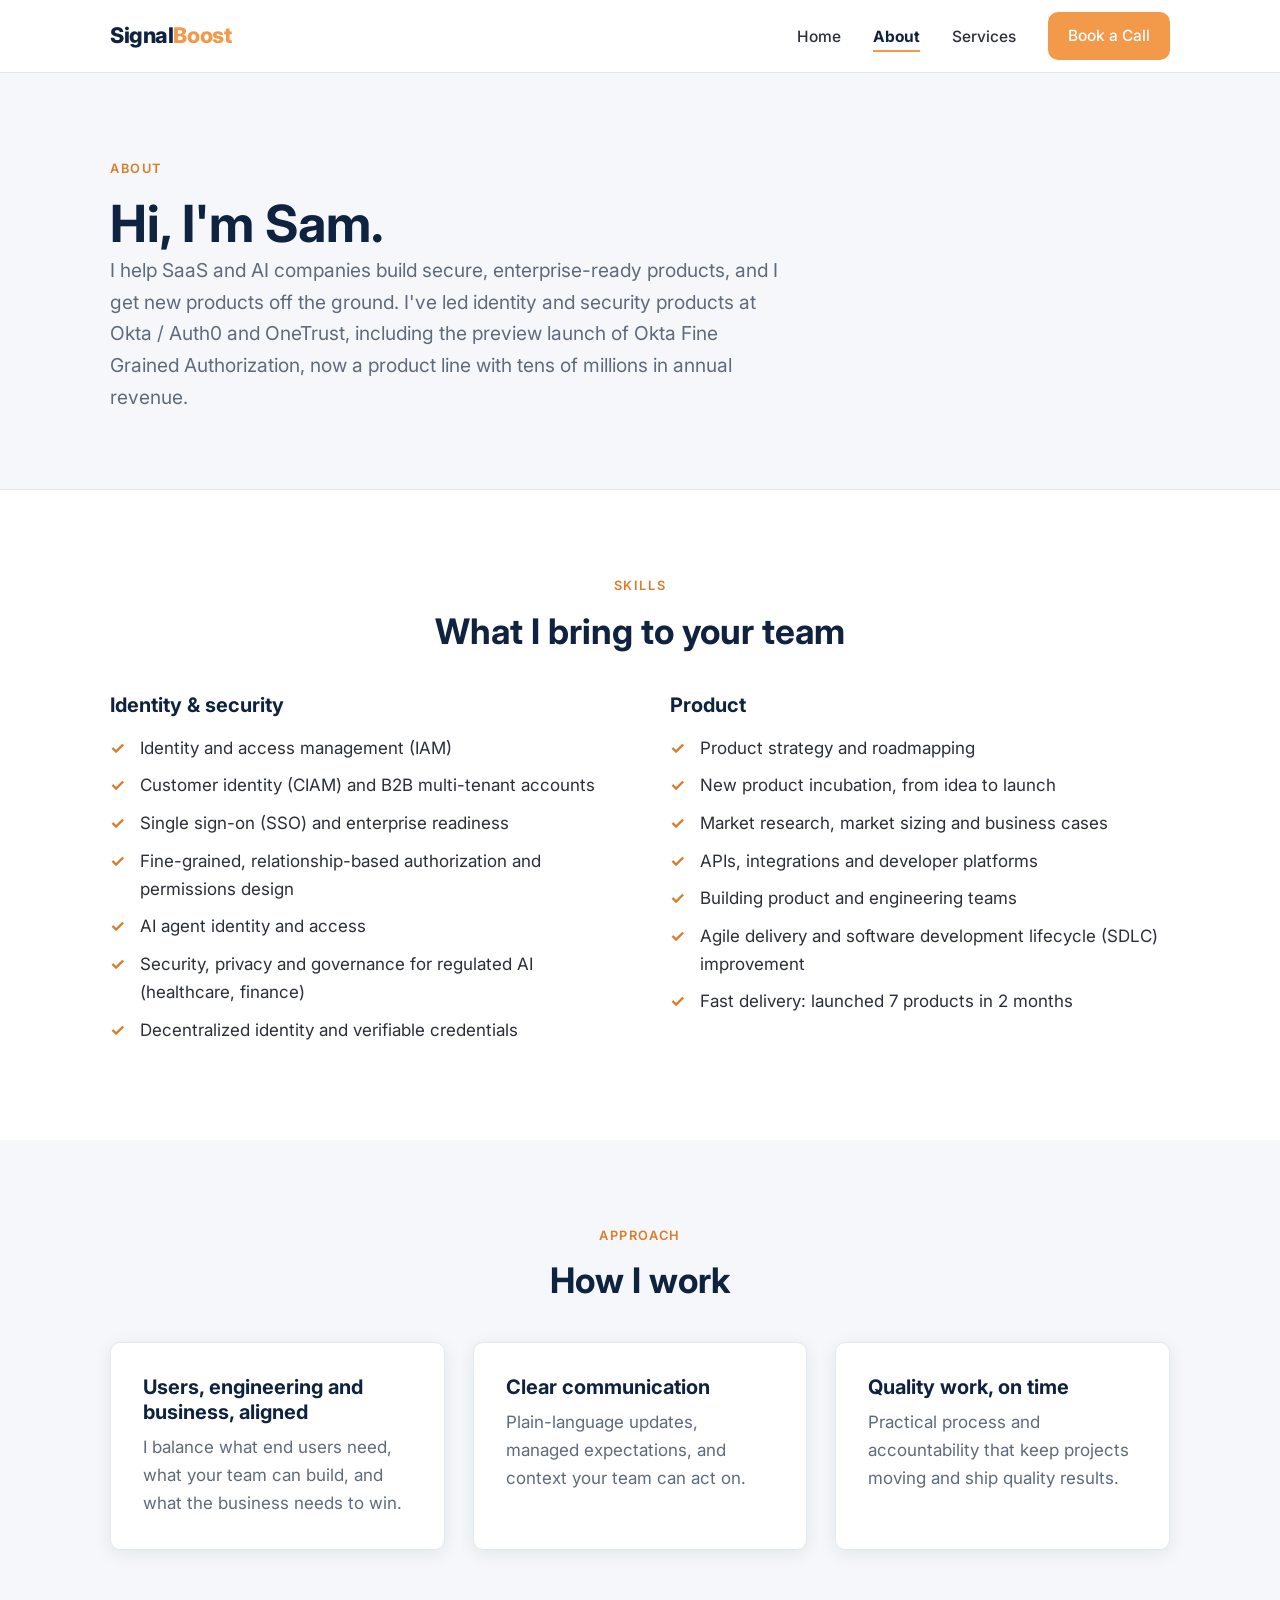
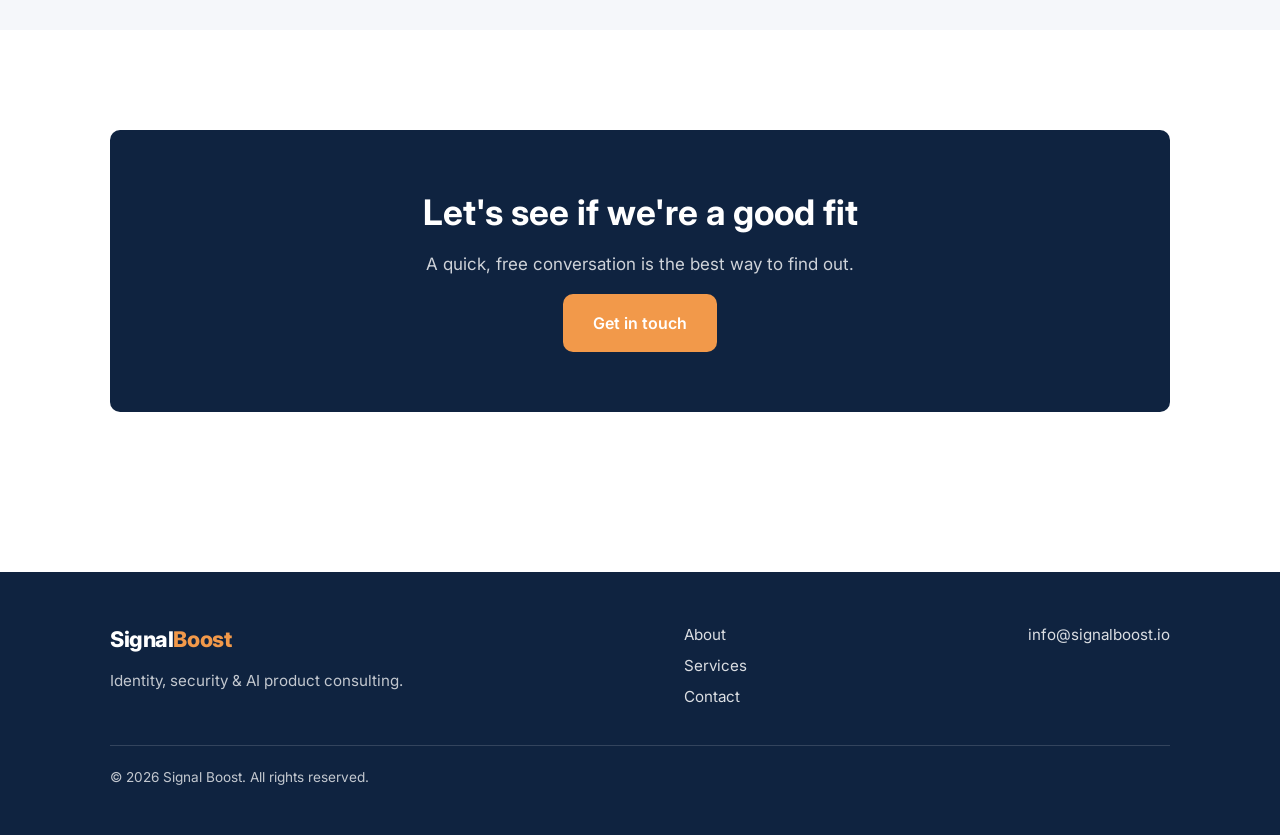
==== commit 0c50bc6a: "KAN-7 Updated info Integrated trending terms into descriptions on site." ====
--- a/about.html
+++ b/about.html
@@ -12,7 +12,7 @@
   <meta charset="UTF-8">
   <meta name="viewport" content="width=device-width, initial-scale=1.0">
   <title>About Sam | Signal Boost</title> <!-- Each page gets its own title for the browser tab & Google -->
-  <meta name="description" content="Sam leads Signal Boost: product strategy for identity and access management, AI authorization, security and new product launches.">
+  <meta name="description" content="Sam leads Signal Boost: AI strategy consulting, identity and access management (IAM), cybersecurity for AI products and product consulting.">
   <link rel="icon" href="data:image/svg+xml,<svg xmlns='http://www.w3.org/2000/svg' viewBox='0 0 100 100'><circle cx='50' cy='50' r='46' fill='%230f2340'/><text x='50' y='67' font-size='52' text-anchor='middle' fill='%23f2994a' font-family='Arial' font-weight='bold'>S</text></svg>">
   <link rel="preconnect" href="https://fonts.googleapis.com">
   <link rel="preconnect" href="https://fonts.gstatic.com" crossorigin>
@@ -119,7 +119,7 @@
     <div style="height: 80px;"></div>
 
     <!-- ===================== CALL TO ACTION ===================== -->
-    <section class="section" style="padding-top: 20;">
+    <section class="section" style="padding-top: 20px;"> <!-- CSS sizes need a unit, like px -->
       <div class="container">
         <div class="cta-band reveal">
           <h2>Let's see if we're a good fit</h2>
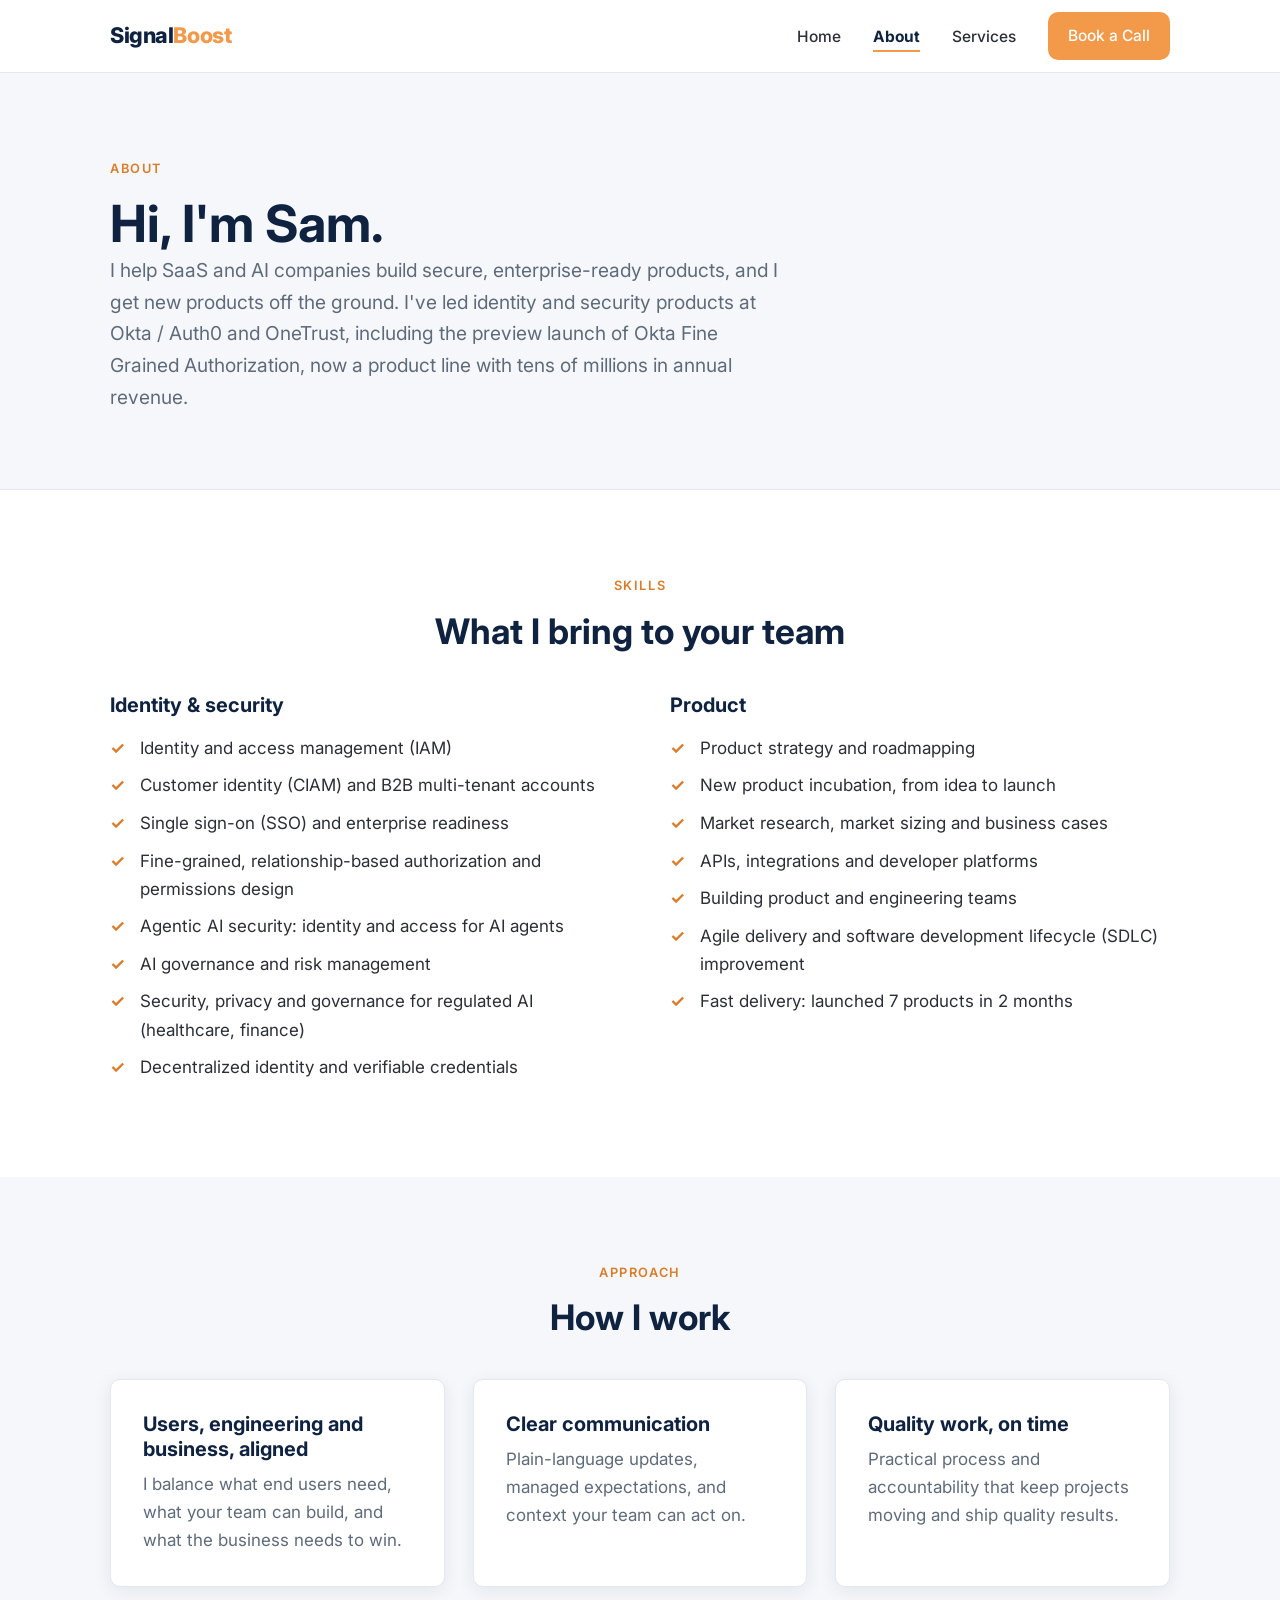
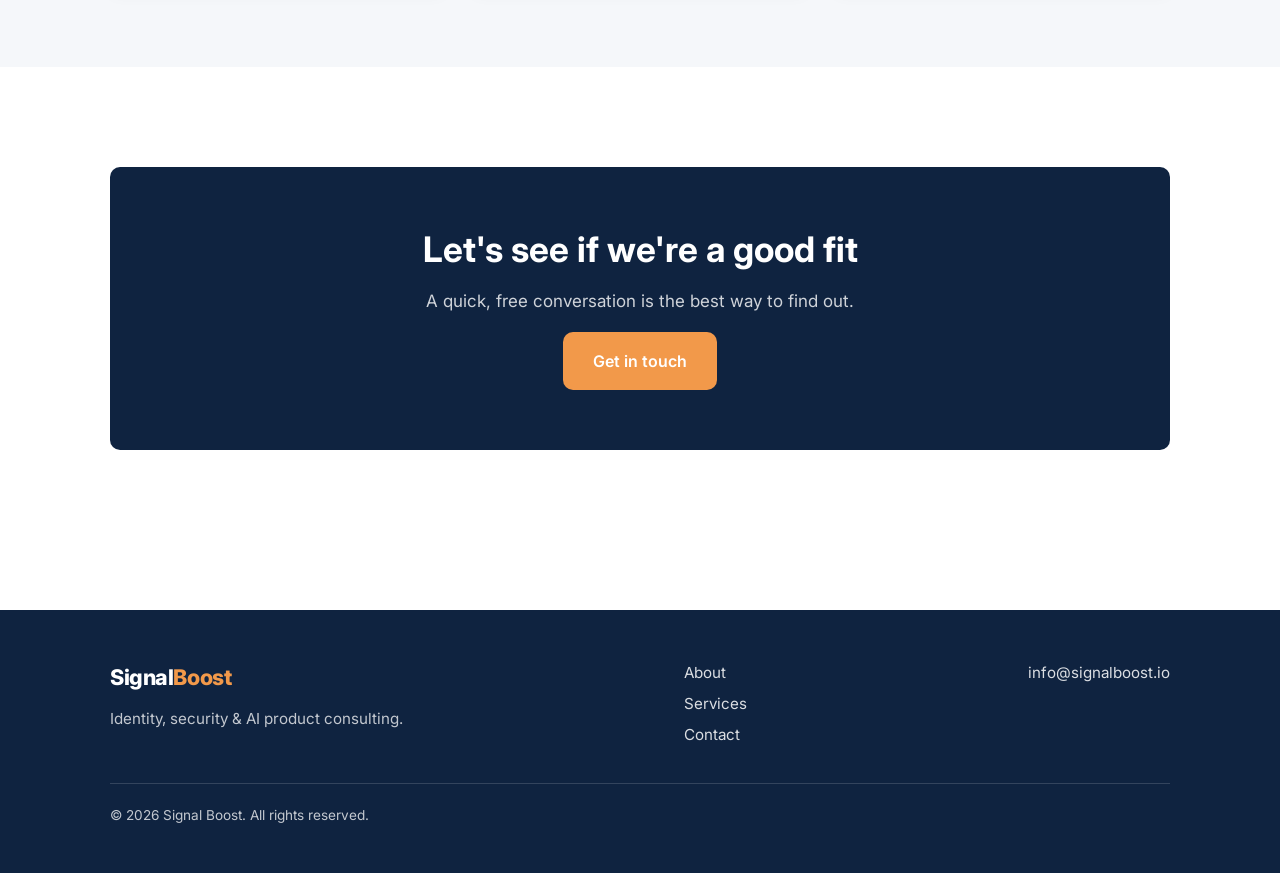
==== commit cc82ca67: "KAN-7 Lead with AI security and governance keywords Co-Authored-By: Claude Opus 5.5 <noreply@anthrop" ====
--- a/about.html
+++ b/about.html
@@ -12,7 +12,7 @@
   <meta charset="UTF-8">
   <meta name="viewport" content="width=device-width, initial-scale=1.0">
   <title>About Sam | Signal Boost</title> <!-- Each page gets its own title for the browser tab & Google -->
-  <meta name="description" content="Sam leads Signal Boost: AI strategy consulting, identity and access management (IAM), cybersecurity for AI products and product consulting.">
+  <meta name="description" content="Sam leads Signal Boost: AI security and AI governance consulting, agentic AI security, identity and access management (IAM) and product strategy.">
   <link rel="icon" href="data:image/svg+xml,<svg xmlns='http://www.w3.org/2000/svg' viewBox='0 0 100 100'><circle cx='50' cy='50' r='46' fill='%230f2340'/><text x='50' y='67' font-size='52' text-anchor='middle' fill='%23f2994a' font-family='Arial' font-weight='bold'>S</text></svg>">
   <link rel="preconnect" href="https://fonts.googleapis.com">
   <link rel="preconnect" href="https://fonts.gstatic.com" crossorigin>
@@ -68,7 +68,8 @@
               <li>Customer identity (CIAM) and B2B multi-tenant accounts</li>
               <li>Single sign-on (SSO) and enterprise readiness</li>
               <li>Fine-grained, relationship-based authorization and permissions design</li>
-              <li>AI agent identity and access</li>
+              <li>Agentic AI security: identity and access for AI agents</li>
+              <li>AI governance and risk management</li>
               <li>Security, privacy and governance for regulated AI (healthcare, finance)</li>
               <li>Decentralized identity and verifiable credentials</li>
             </ul>
--- a/css/styles.css
+++ b/css/styles.css
@@ -156,10 +156,6 @@
   gap: 28px;                    /* Space between grid items                  */
 }
 
-/* .grid-2 = always two columns (e.g. 4 cards as a neat 2×2).
-   Becomes one column on phones — see section 9. */
-.grid-2 { grid-template-columns: repeat(2, 1fr); }
-
 /* Two-column layout (text + image, etc.) */
 .split {
   display: grid;
@@ -299,14 +295,6 @@
 }
 .hero h1 { max-width: 780px; margin-bottom: 1.25rem; }
 .hero .lead { margin-bottom: 0.5rem; }
-
-/* PROOF LINE = small credibility text under the hero buttons */
-.proof-line {
-  margin-top: 2rem;
-  font-size: 0.95rem;
-  color: var(--color-muted);
-}
-.proof-line strong { color: var(--color-navy); } /* Company names in navy */
 
 /* PAGE HEADER = smaller banner at the top of About/Services/Contact */
 .page-header {
@@ -420,6 +408,15 @@
 .contact-item h3 { font-size: 1.05rem; margin-bottom: 0.25rem; }
 .contact-item p { color: var(--color-muted); }
 
+/* Box around the embedded Google booking page */
+.booking-frame {
+  border: 1px solid var(--color-border);   /* Same thin border as the cards */
+  border-radius: var(--radius);            /* Same rounded corners */
+  box-shadow: var(--shadow);               /* Same soft shadow */
+  overflow: hidden;                        /* Clips the calendar to the rounded corners */
+  background: #fff;
+}
+
 /* FAQ uses the built-in <details>/<summary> elements (click to expand) */
 .faq details {
   border-bottom: 1px solid var(--color-border);
@@ -493,7 +490,6 @@
 @media (max-width: 820px) {
   .section { padding: 60px 0; }
   .split { grid-template-columns: 1fr; gap: 36px; } /* Stack the two columns */
-  .grid-2 { grid-template-columns: 1fr; }             /* 2×2 grid becomes one column */
 
   .nav-toggle { display: block; } /* Show the hamburger button              */
 
